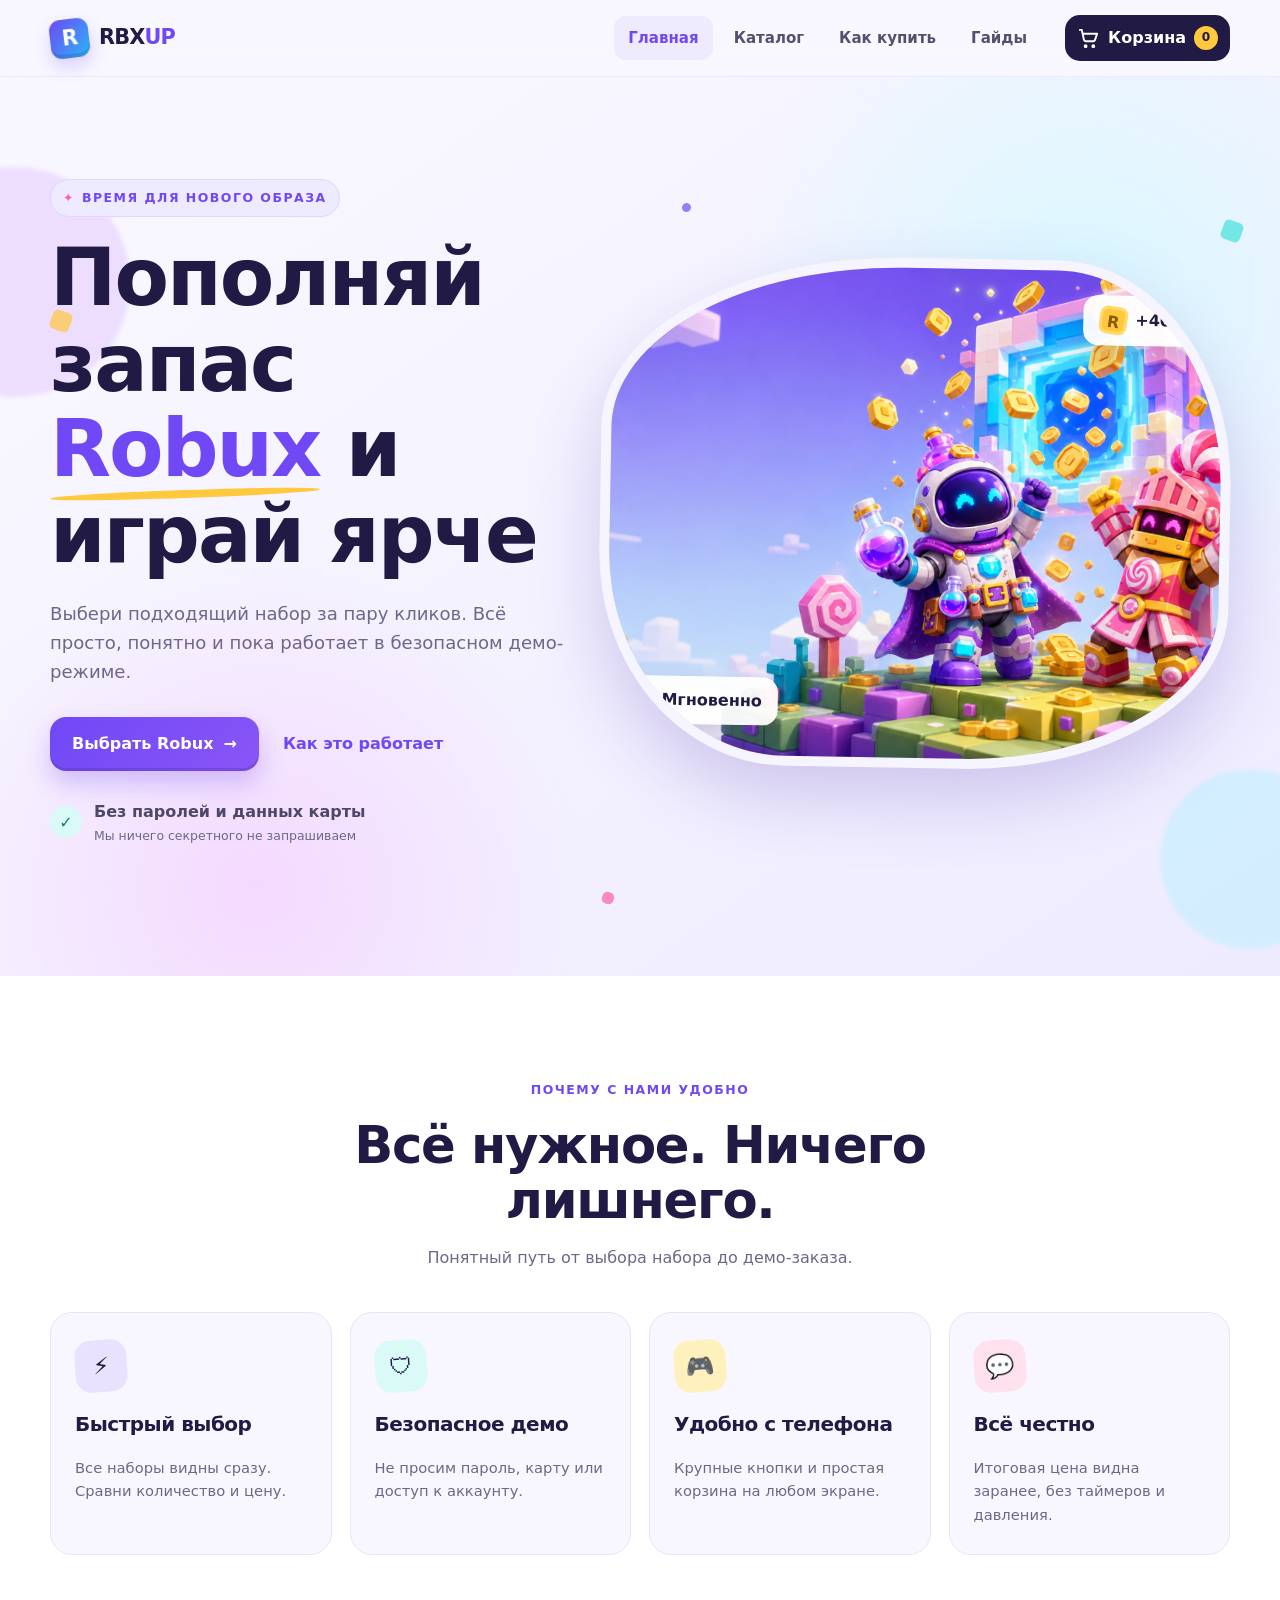
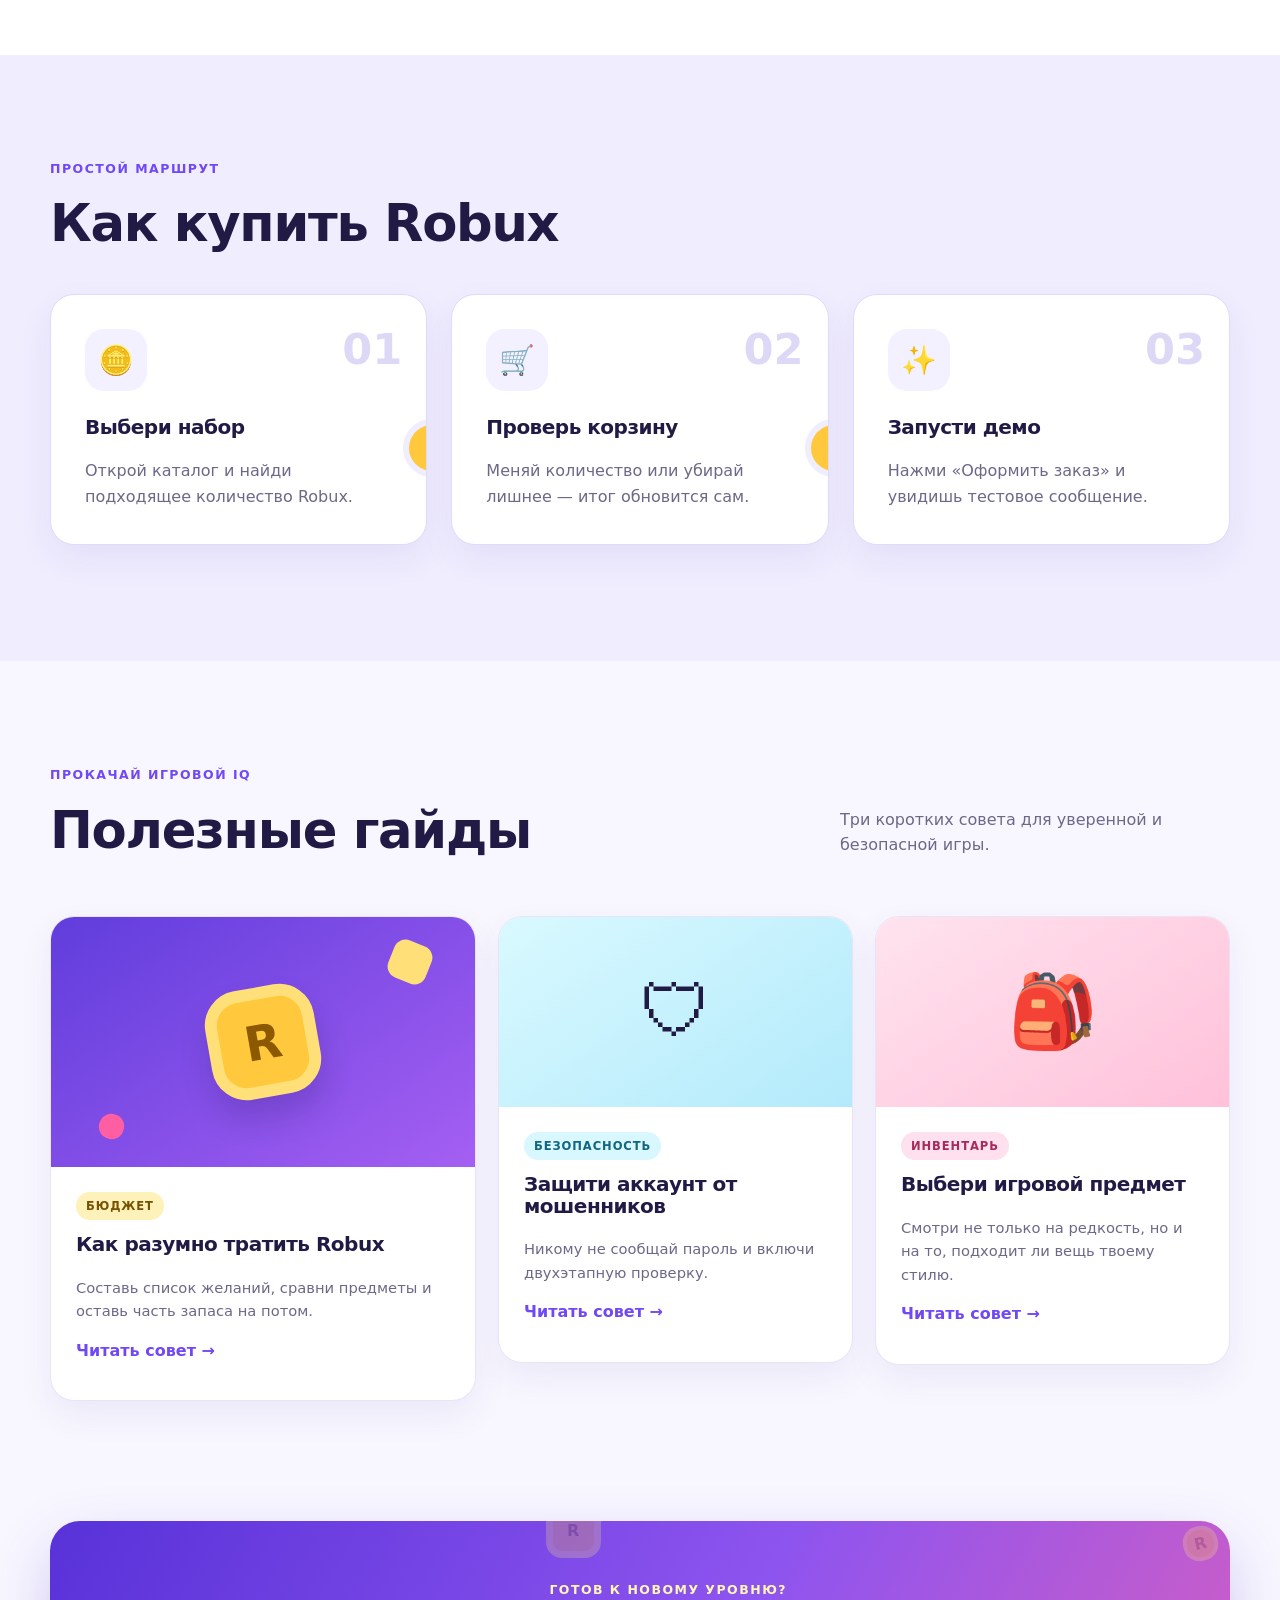
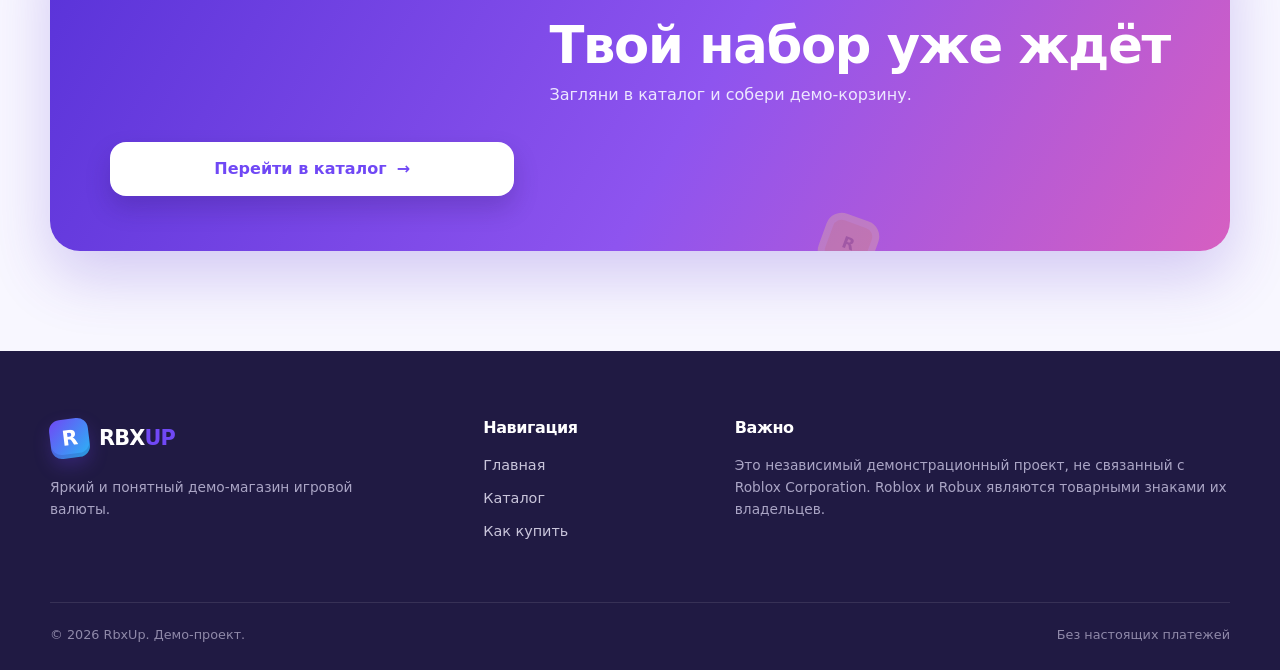
==== index.html @ 0e77e3e6 "Initial website" ====
<!doctype html>
<html lang="ru">
<head>
  <meta charset="utf-8">
  <meta name="viewport" content="width=device-width, initial-scale=1">
  <meta name="description" content="Яркий демонстрационный магазин Robux: выберите набор, узнайте о безопасности и попробуйте удобную корзину.">
  <meta name="theme-color" content="#6c4cff">
  <title>RbxUp — магазин игровой валюты Robux</title>
  <link rel="icon" href="assets/favicon.svg" type="image/svg+xml">
  <link rel="stylesheet" href="css/style.css">
  <script src="js/main.js" defer></script>
  <script src="js/cart.js" defer></script>
</head>
<body>
  <a class="skip-link" href="#main">Перейти к содержимому</a>
  <header class="site-header">
    <div class="container header-inner">
      <a class="logo" href="index.html" aria-label="RbxUp — на главную"><span class="logo-cube">R</span><span>RBX<span class="logo-accent">UP</span></span></a>
      <button class="menu-toggle" type="button" aria-expanded="false" aria-controls="site-nav"><span class="sr-only">Открыть меню</span><span></span><span></span><span></span></button>
      <nav class="site-nav" id="site-nav" aria-label="Основная навигация">
        <a class="is-current" href="index.html">Главная</a>
        <a href="catalog.html">Каталог</a>
        <a href="#how">Как купить</a>
        <a href="#guides">Гайды</a>
      </nav>
      <button class="cart-button" type="button" data-cart-open aria-label="Открыть корзину, товаров: 0">
        <svg aria-hidden="true" viewBox="0 0 24 24"><path d="M3 3h2l2.2 10.2a2 2 0 0 0 2 1.6h7.7a2 2 0 0 0 1.9-1.4L21 7H7M10 20a1 1 0 1 1-2 0 1 1 0 0 1 2 0Zm8 0a1 1 0 1 1-2 0 1 1 0 0 1 2 0Z"/></svg>
        <span class="cart-label">Корзина</span><span class="cart-count" data-cart-count>0</span>
      </button>
    </div>
  </header>

  <main id="main">
    <section class="hero">
      <div class="hero-orb orb-one" aria-hidden="true"></div><div class="hero-orb orb-two" aria-hidden="true"></div>
      <div class="container hero-grid">
        <div class="hero-copy">
          <span class="eyebrow"><span>✦</span> Время для нового образа</span>
          <h1>Пополняй запас <span>Robux</span> и играй ярче</h1>
          <p>Выбери подходящий набор за пару кликов. Всё просто, понятно и пока работает в безопасном демо-режиме.</p>
          <div class="hero-actions"><a class="button button-primary" href="catalog.html">Выбрать Robux <span aria-hidden="true">→</span></a><a class="text-link" href="#how">Как это работает</a></div>
          <div class="hero-note"><span class="note-icon">✓</span><span><strong>Без паролей и данных карты</strong><small>Мы ничего секретного не запрашиваем</small></span></div>
        </div>
        <div class="hero-visual" aria-label="Два фантастических игровых героя у портала с монетами">
          <img src="assets/hero-world.png" alt="Космический алхимик и конфетный рыцарь рядом с порталом и золотыми игровыми монетами" width="1800" height="1125">
          <div class="float-chip chip-top" aria-hidden="true"><span class="coin-mini">R</span> +400</div>
          <div class="float-chip chip-bottom" aria-hidden="true">⚡ Мгновенно</div>
        </div>
      </div>
      <div class="pixel-trail" aria-hidden="true"><i></i><i></i><i></i><i></i></div>
    </section>

    <section class="section benefits" aria-labelledby="benefits-title">
      <div class="container">
        <div class="section-heading centered reveal"><span class="kicker">Почему с нами удобно</span><h2 id="benefits-title">Всё нужное. Ничего лишнего.</h2><p>Понятный путь от выбора набора до демо-заказа.</p></div>
        <div class="benefit-grid">
          <article class="benefit-card reveal"><div class="icon-box purple">⚡</div><h3>Быстрый выбор</h3><p>Все наборы видны сразу. Сравни количество и цену.</p></article>
          <article class="benefit-card reveal"><div class="icon-box cyan">🛡</div><h3>Безопасное демо</h3><p>Не просим пароль, карту или доступ к аккаунту.</p></article>
          <article class="benefit-card reveal"><div class="icon-box yellow">🎮</div><h3>Удобно с телефона</h3><p>Крупные кнопки и простая корзина на любом экране.</p></article>
          <article class="benefit-card reveal"><div class="icon-box pink">💬</div><h3>Всё честно</h3><p>Итоговая цена видна заранее, без таймеров и давления.</p></article>
        </div>
      </div>
    </section>

    <section class="section how-section" id="how" aria-labelledby="how-title">
      <div class="container">
        <div class="section-heading reveal"><span class="kicker">Простой маршрут</span><h2 id="how-title">Как купить Robux</h2></div>
        <ol class="steps">
          <li class="step-card reveal"><span class="step-number">01</span><div class="step-emoji">🪙</div><h3>Выбери набор</h3><p>Открой каталог и найди подходящее количество Robux.</p></li>
          <li class="step-card reveal"><span class="step-number">02</span><div class="step-emoji">🛒</div><h3>Проверь корзину</h3><p>Меняй количество или убирай лишнее — итог обновится сам.</p></li>
          <li class="step-card reveal"><span class="step-number">03</span><div class="step-emoji">✨</div><h3>Запусти демо</h3><p>Нажми «Оформить заказ» и увидишь тестовое сообщение.</p></li>
        </ol>
      </div>
    </section>

    <section class="section guides" id="guides" aria-labelledby="guides-title">
      <div class="container">
        <div class="section-heading heading-row reveal"><div><span class="kicker">Прокачай игровой IQ</span><h2 id="guides-title">Полезные гайды</h2></div><p>Три коротких совета для уверенной и безопасной игры.</p></div>
        <div class="guide-grid">
          <article class="guide-card guide-featured reveal"><div class="guide-art art-coins" aria-hidden="true"><span>R</span><i></i><i></i></div><div class="guide-body"><span class="tag">Бюджет</span><h3>Как разумно тратить Robux</h3><p>Составь список желаний, сравни предметы и оставь часть запаса на потом.</p><button class="article-toggle" type="button" aria-expanded="false">Читать совет <span>→</span></button><div class="article-extra"><p>Перед покупкой спроси себя: буду ли я пользоваться этим предметом через неделю? Не спеши и обсуди крупную покупку со взрослым.</p></div></div></article>
          <article class="guide-card reveal"><div class="guide-art art-shield" aria-hidden="true">🛡</div><div class="guide-body"><span class="tag tag-blue">Безопасность</span><h3>Защити аккаунт от мошенников</h3><p>Никому не сообщай пароль и включи двухэтапную проверку.</p><button class="article-toggle" type="button" aria-expanded="false">Читать совет <span>→</span></button><div class="article-extra"><p>Проверяй адрес сайта, не переходи по странным ссылкам и помни: честный продавец никогда не попросит пароль от аккаунта.</p></div></div></article>
          <article class="guide-card reveal"><div class="guide-art art-items" aria-hidden="true">🎒</div><div class="guide-body"><span class="tag tag-pink">Инвентарь</span><h3>Выбери игровой предмет</h3><p>Смотри не только на редкость, но и на то, подходит ли вещь твоему стилю.</p><button class="article-toggle" type="button" aria-expanded="false">Читать совет <span>→</span></button><div class="article-extra"><p>Сохрани несколько вариантов, примерь их в редакторе аватара и выбери тот, который сочетается с вещами из твоего инвентаря.</p></div></div></article>
        </div>
      </div>
    </section>

    <section class="section cta-section">
      <div class="container"><div class="cta-panel reveal"><div class="cta-coins" aria-hidden="true"><span>R</span><span>R</span><span>R</span></div><div><span class="kicker light">Готов к новому уровню?</span><h2>Твой набор уже ждёт</h2><p>Загляни в каталог и собери демо-корзину.</p></div><a class="button button-light" href="catalog.html">Перейти в каталог <span aria-hidden="true">→</span></a></div></div>
    </section>
  </main>

  <footer class="site-footer">
    <div class="container footer-grid"><div><a class="logo footer-logo" href="index.html"><span class="logo-cube">R</span><span>RBX<span class="logo-accent">UP</span></span></a><p>Яркий и понятный демо-магазин игровой валюты.</p></div><div><h2>Навигация</h2><a href="index.html">Главная</a><a href="catalog.html">Каталог</a><a href="#how">Как купить</a></div><div><h2>Важно</h2><p>Это независимый демонстрационный проект, не связанный с Roblox Corporation. Roblox и Robux являются товарными знаками их владельцев.</p></div></div>
    <div class="container footer-bottom"><span>© <span data-year></span> RbxUp. Демо-проект.</span><span>Без настоящих платежей</span></div>
  </footer>
  <div data-cart-root></div>
</body>
</html>
---- css/style.css ----
:root {
  --ink: #211a45; --muted: #6d6887; --paper: #f8f7ff; --white: #fff;
  --purple: #7048f5; --purple-dark: #5230d5; --blue: #29b6f6; --pink: #ff5fa2;
  --yellow: #ffc83d; --cyan: #42e1db; --line: #e8e4f6;
  --shadow: 0 18px 50px rgba(69, 45, 143, .13); --radius: 24px;
  --display: "Arial Rounded MT Bold", "Trebuchet MS", system-ui, sans-serif;
  --body: Inter, ui-rounded, "Segoe UI", system-ui, sans-serif;
}
* { box-sizing: border-box; }
html { scroll-behavior: smooth; }
body { margin: 0; color: var(--ink); background: var(--paper); font-family: var(--body); font-size: 16px; line-height: 1.6; overflow-x: hidden; }
body.cart-open { overflow: hidden; }
img, svg { display: block; max-width: 100%; }
button, a { -webkit-tap-highlight-color: transparent; }
button { font: inherit; }
a { color: inherit; text-decoration: none; }
h1, h2, h3, p { margin-top: 0; }
h1, h2, h3 { font-family: var(--display); line-height: 1.08; letter-spacing: -.025em; }
h1 { font-size: clamp(2.65rem, 6.2vw, 5.3rem); }
h2 { margin-bottom: 16px; font-size: clamp(2rem, 4vw, 3.35rem); }
h3 { font-size: 1.25rem; }
.container { width: min(1180px, calc(100% - 40px)); margin-inline: auto; }
.section { padding: 100px 0; }
.sr-only { position: absolute; width: 1px; height: 1px; padding: 0; margin: -1px; overflow: hidden; clip: rect(0,0,0,0); white-space: nowrap; border: 0; }
.skip-link { position: fixed; z-index: 200; left: 16px; top: -100px; padding: 12px 18px; color: #fff; background: var(--ink); border-radius: 12px; }
.skip-link:focus { top: 12px; }
:focus-visible { outline: 3px solid var(--yellow); outline-offset: 4px; }

.site-header { position: sticky; z-index: 60; top: 0; background: rgba(248,247,255,.88); border-bottom: 1px solid rgba(112,72,245,.08); backdrop-filter: blur(18px); }
.header-inner { display: flex; align-items: center; min-height: 76px; gap: 24px; }
.logo { display: inline-flex; align-items: center; gap: 10px; font-family: var(--display); font-size: 1.3rem; font-weight: 900; letter-spacing: -.04em; }
.logo-cube { display: grid; width: 39px; height: 39px; place-items: center; color: #fff; background: linear-gradient(135deg, var(--purple), var(--blue)); border-radius: 11px; box-shadow: inset 0 -4px rgba(34,25,93,.16), 0 8px 18px rgba(112,72,245,.24); transform: rotate(-7deg); }
.logo-accent { color: var(--purple); }
.site-nav { display: flex; align-items: center; gap: 7px; margin-left: auto; }
.site-nav a { padding: 10px 14px; color: #56506f; border-radius: 12px; font-weight: 700; font-size: .94rem; transition: .2s ease; }
.site-nav a:hover, .site-nav a.is-current { color: var(--purple); background: #eeebff; }
.cart-button { position: relative; display: flex; align-items: center; gap: 8px; min-height: 46px; padding: 9px 12px; color: #fff; background: var(--ink); border: 0; border-radius: 15px; font-weight: 800; cursor: pointer; transition: transform .2s, background .2s; }
.cart-button:hover { background: var(--purple); transform: translateY(-2px); }
.cart-button svg { width: 23px; fill: none; stroke: currentColor; stroke-linecap: round; stroke-linejoin: round; stroke-width: 2; }
.cart-count { display: grid; min-width: 24px; height: 24px; padding: 0 6px; place-items: center; color: var(--ink); background: var(--yellow); border-radius: 20px; font-size: .76rem; }
.cart-count.has-items { animation: count-pop .35s ease; }
.menu-toggle { display: none; margin-left: auto; width: 46px; height: 46px; padding: 10px; border: 0; background: #eeebff; border-radius: 14px; cursor: pointer; }
.menu-toggle > span:not(.sr-only) { display: block; width: 22px; height: 2px; margin: 5px auto; background: var(--ink); border-radius: 3px; }

.hero { position: relative; min-height: 720px; display: grid; align-items: center; padding: 72px 0 100px; overflow: hidden; background: radial-gradient(circle at 85% 25%, #d9f8ff 0, transparent 28%), radial-gradient(circle at 20% 90%, #f4d9ff 0, transparent 25%), linear-gradient(145deg, #f8f7ff 15%, #eeebff 100%); }
.hero-grid { position: relative; z-index: 2; display: grid; grid-template-columns: .9fr 1.1fr; align-items: center; gap: 35px; }
.hero-copy { padding: 30px 0; }
.eyebrow, .kicker { display: inline-flex; align-items: center; gap: 7px; margin-bottom: 18px; color: var(--purple); font-size: .78rem; font-weight: 900; letter-spacing: .12em; text-transform: uppercase; }
.eyebrow { padding: 8px 12px; background: #eeeaff; border: 1px solid #ded6ff; border-radius: 30px; }
.eyebrow span { color: var(--pink); }
.hero h1 { max-width: 650px; margin-bottom: 22px; }
.hero h1 span, .catalog-heading h1 span { position: relative; color: var(--purple); white-space: nowrap; }
.hero h1 span::after { content: ""; position: absolute; left: 0; right: 0; bottom: -3px; height: 8px; background: var(--yellow); border-radius: 100%; transform: rotate(-2deg); z-index: -1; }
.hero-copy > p { max-width: 570px; margin-bottom: 30px; color: var(--muted); font-size: 1.13rem; }
.hero-actions { display: flex; align-items: center; gap: 24px; }
.button { display: inline-flex; min-height: 54px; align-items: center; justify-content: center; gap: 10px; padding: 13px 22px; border: 0; border-radius: 16px; font-weight: 900; cursor: pointer; transition: transform .2s, box-shadow .2s, background .2s; }
.button:hover { transform: translateY(-3px); }
.button-primary { color: #fff; background: linear-gradient(135deg, var(--purple), #8a55f7); box-shadow: 0 12px 25px rgba(112,72,245,.28), inset 0 -3px rgba(45,27,123,.18); }
.button-primary:hover { box-shadow: 0 16px 30px rgba(112,72,245,.36); }
.text-link { color: var(--purple); font-weight: 900; }
.text-link:hover { text-decoration: underline; text-underline-offset: 4px; }
.hero-note { display: flex; align-items: center; gap: 12px; margin-top: 28px; color: #4d4868; }
.note-icon { display: grid; width: 32px; height: 32px; flex: 0 0 auto; place-items: center; color: #147d77; background: #d9faf7; border-radius: 50%; font-weight: 900; }
.hero-note strong, .hero-note small { display: block; }
.hero-note small { margin-top: 2px; color: var(--muted); font-size: .78rem; }
.hero-visual { position: relative; min-height: 510px; border: 10px solid rgba(255,255,255,.72); background: #ddd8ff; border-radius: 48% 28% 42% 30% / 34% 44% 32% 42%; box-shadow: 0 30px 70px rgba(80,50,175,.22); transform: rotate(1deg); overflow: hidden; }
.hero-visual img { position: absolute; inset: 0; width: 100%; height: 100%; object-fit: cover; object-position: center; transform: scale(1.02); }
.float-chip { position: absolute; z-index: 3; display: flex; align-items: center; gap: 8px; padding: 10px 15px; color: var(--ink); background: rgba(255,255,255,.94); border: 1px solid #fff; border-radius: 15px; box-shadow: 0 14px 30px rgba(50,35,112,.18); font-family: var(--display); font-weight: 900; animation: float 4s ease-in-out infinite; }
.chip-top { top: 24px; right: 25px; }.chip-bottom { left: 22px; bottom: 30px; animation-delay: -2s; }
.coin-mini { display: grid; width: 28px; height: 28px; place-items: center; color: #8a5900; background: var(--yellow); border: 3px solid #ffda6b; border-radius: 8px; transform: rotate(8deg); }
.hero-orb { position: absolute; border-radius: 50%; filter: blur(2px); opacity: .55; animation: drift 8s ease-in-out infinite alternate; }
.orb-one { width: 230px; height: 230px; top: 10%; left: -100px; background: #e5c9ff; }.orb-two { width: 180px; height: 180px; right: -60px; bottom: 3%; background: #bdefff; animation-delay: -3s; }
.pixel-trail i { position: absolute; display: block; width: 20px; height: 20px; background: var(--yellow); border-radius: 5px; transform: rotate(20deg); opacity: .7; }
.pixel-trail i:nth-child(1){left:4%;top:26%}.pixel-trail i:nth-child(2){left:47%;bottom:8%;width:12px;height:12px;background:var(--pink)}.pixel-trail i:nth-child(3){right:3%;top:16%;background:var(--cyan)}.pixel-trail i:nth-child(4){right:46%;top:14%;width:9px;height:9px;background:var(--purple)}

.section-heading { max-width: 710px; margin-bottom: 42px; }.section-heading.centered { margin-inline: auto; text-align: center; }.section-heading p { color: var(--muted); }
.benefits { background: #fff; }
.benefit-grid { display: grid; grid-template-columns: repeat(4, 1fr); gap: 18px; }
.benefit-card { padding: 27px 24px; background: var(--paper); border: 1px solid var(--line); border-radius: 22px; transition: transform .25s, box-shadow .25s; }
.benefit-card:hover { transform: translateY(-6px); box-shadow: var(--shadow); }.benefit-card p { margin-bottom: 0; color: var(--muted); font-size: .92rem; }
.icon-box { display: grid; width: 52px; height: 52px; margin-bottom: 22px; place-items: center; border-radius: 16px; font-size: 1.45rem; transform: rotate(-4deg); }
.icon-box.purple { background:#e9e2ff }.icon-box.cyan { background:#d9faf7 }.icon-box.yellow { background:#fff1bd }.icon-box.pink { background:#ffe0ed }
.how-section { position: relative; background: #f0edff; }
.steps { display: grid; grid-template-columns: repeat(3,1fr); gap: 24px; padding: 0; list-style: none; counter-reset: step; }
.step-card { position: relative; padding: 34px; background: #fff; border: 1px solid #e0dafb; border-radius: var(--radius); box-shadow: 0 14px 35px rgba(69,45,143,.07); overflow: hidden; }
.step-card:not(:last-child)::after { content: "→"; position: absolute; z-index: 2; top: 50%; right: -35px; width: 46px; height: 46px; display: grid; place-items: center; color: var(--purple); background: var(--yellow); border: 6px solid #f0edff; border-radius: 50%; font-weight: 900; }
.step-number { position: absolute; top: 20px; right: 24px; color: #ded8f7; font-family: var(--display); font-size: 2.7rem; font-weight: 900; }
.step-emoji { display: grid; width: 62px; height: 62px; margin-bottom: 26px; place-items: center; background: #f3f0ff; border-radius: 19px; font-size: 1.8rem; }
.step-card p { margin-bottom: 0; color: var(--muted); }
.heading-row { max-width: none; display: flex; justify-content: space-between; align-items: end; gap: 40px; }.heading-row > p { max-width: 390px; }
.guide-grid { display: grid; grid-template-columns: 1.2fr 1fr 1fr; gap: 22px; align-items: start; }
.guide-card { background: #fff; border: 1px solid var(--line); border-radius: var(--radius); box-shadow: 0 14px 35px rgba(69,45,143,.07); overflow: hidden; }
.guide-art { position: relative; height: 190px; display: grid; place-items: center; font-size: 4.5rem; overflow: hidden; }
.art-coins { height: 250px; background: linear-gradient(145deg,#603ddc,#a55ff2); }.art-coins span { display:grid;width:110px;height:110px;place-items:center;color:#8c5800;background:var(--yellow);border:12px solid #ffe078;border-radius:35px;font-family:var(--display);font-size:3rem;font-weight:900;transform:rotate(-10deg);box-shadow:0 20px 30px rgba(36,22,101,.2)}.art-coins i { position:absolute;width:40px;height:40px;background:#ffe078;border-radius:12px;transform:rotate(22deg) }.art-coins i:nth-child(2){top:25px;right:45px}.art-coins i:nth-child(3){bottom:28px;left:48px;width:25px;height:25px;background:var(--pink)}
.art-shield { background: linear-gradient(145deg,#d9f9ff,#b3eafb); }.art-items { background: linear-gradient(145deg,#ffe3ef,#ffc1d9); }
.guide-body { padding: 25px; }.tag { display:inline-block;margin-bottom:14px;padding:5px 10px;color:#765200;background:#fff1ba;border-radius:20px;font-size:.72rem;font-weight:900;text-transform:uppercase;letter-spacing:.08em}.tag-blue{color:#126680;background:#d9f7ff}.tag-pink{color:#a52b5e;background:#ffe0ee}
.guide-body p { color: var(--muted); font-size: .92rem; }.article-toggle { padding: 0; color: var(--purple); background: none; border: 0; font-weight: 900; cursor: pointer; }.article-toggle:hover { text-decoration: underline; }.article-extra { display: grid; grid-template-rows: 0fr; transition: grid-template-rows .3s ease; }.article-extra > p { overflow: hidden; margin: 12px 0 0; }.article-extra.is-open { grid-template-rows: 1fr; }
.cta-section { padding-top: 20px; }.cta-panel { position: relative; display: grid; grid-template-columns: 1fr auto; align-items: center; gap: 35px; padding: 55px 60px; color: #fff; background: linear-gradient(120deg,#5832d8,#8e54ef 55%,#d65fc1); border-radius: 30px; box-shadow: 0 25px 60px rgba(91,53,203,.24); overflow: hidden; }.cta-panel h2 { margin-bottom: 8px; }.cta-panel p { margin:0;color:#ede7ff}.kicker.light { color:#fff5b5 }.button-light { color:var(--purple);background:#fff;box-shadow:0 12px 25px rgba(35,17,91,.22)}.cta-coins span{position:absolute;display:grid;width:55px;height:55px;place-items:center;color:#8c5800;background:var(--yellow);border:7px solid #ffe27e;border-radius:16px;font-family:var(--display);font-weight:900;opacity:.25}.cta-coins span:nth-child(1){top:-18px;left:42%}.cta-coins span:nth-child(2){right:30%;bottom:-20px;transform:rotate(20deg)}.cta-coins span:nth-child(3){right:12px;top:5px;width:35px;height:35px;border-width:4px;transform:rotate(-14deg)}
.site-footer { padding: 68px 0 25px; color:#dcd7f0; background:#201a43; }.footer-grid { display:grid;grid-template-columns:1.1fr .55fr 1.5fr;gap:70px }.footer-logo { color:#fff;margin-bottom:18px}.footer-grid h2{margin-bottom:18px;color:#fff;font-size:1rem}.footer-grid p{max-width:530px;color:#aaa5c5;font-size:.86rem}.footer-grid a:not(.logo){display:block;width:max-content;margin-bottom:10px;color:#c9c5db;font-size:.9rem}.footer-grid a:hover{color:#fff}.footer-bottom{display:flex;justify-content:space-between;gap:20px;margin-top:48px;padding-top:22px;border-top:1px solid rgba(255,255,255,.1);color:#8f89a9;font-size:.8rem}

.catalog-hero { position:relative;padding:82px 0 74px;text-align:center;background:radial-gradient(circle at 10% 20%,#e6d5ff 0,transparent 22%),radial-gradient(circle at 90% 70%,#c9f4ff 0,transparent 22%),linear-gradient(145deg,#f8f7ff,#eeebff);overflow:hidden}.catalog-heading{position:relative;z-index:2}.catalog-heading h1{max-width:880px;margin:0 auto 20px;font-size:clamp(2.7rem,6vw,5rem)}.catalog-heading>p{max-width:660px;margin:0 auto 26px;color:var(--muted);font-size:1.08rem}.catalog-trust{display:flex;justify-content:center;flex-wrap:wrap;gap:11px}.catalog-trust span{padding:8px 13px;background:rgba(255,255,255,.75);border:1px solid #e3def7;border-radius:30px;color:#5e5876;font-size:.82rem;font-weight:800}.catalog-cubes i{position:absolute;display:block;width:50px;height:50px;background:var(--yellow);border-radius:14px;transform:rotate(23deg);opacity:.72}.catalog-cubes i:nth-child(1){left:7%;bottom:18%;}.catalog-cubes i:nth-child(2){right:8%;top:19%;width:32px;height:32px;background:var(--pink)}.catalog-cubes i:nth-child(3){left:17%;top:13%;width:20px;height:20px;background:var(--cyan)}
.catalog-section { padding-top:75px;background:#fff}.catalog-toolbar{display:flex;justify-content:space-between;align-items:end;gap:30px;margin-bottom:35px}.catalog-toolbar h2{margin-bottom:0}.catalog-toolbar p{max-width:350px;margin-bottom:8px;color:var(--muted)}
.product-grid{display:grid;grid-template-columns:repeat(3,1fr);gap:24px}.product-card{position:relative;min-width:0;background:#fff;border:1px solid var(--line);border-radius:26px;box-shadow:0 12px 30px rgba(60,38,124,.08);overflow:hidden;transition:transform .25s,box-shadow .25s,border-color .25s}.product-card:hover{transform:translateY(-8px);box-shadow:0 24px 45px rgba(60,38,124,.16);border-color:#d4caf9}.product-card.is-popular{border:2px solid var(--purple)}.product-card.is-best{border:2px solid #edab0b;grid-column:span 2}.product-badge{position:absolute;z-index:3;top:14px;left:14px;padding:6px 10px;color:#fff;background:var(--purple);border-radius:10px;font-size:.7rem;font-weight:900;text-transform:uppercase;letter-spacing:.06em}.is-best .product-badge{color:#5c3b00;background:var(--yellow)}.product-art{position:relative;height:205px;display:grid;place-items:center;background:linear-gradient(145deg,#eee9ff,#d9d0ff);overflow:hidden}.tone-blue .product-art{background:linear-gradient(145deg,#e0f5ff,#bfeaff)}.tone-pink .product-art{background:linear-gradient(145deg,#ffe5f0,#ffc4dc)}.tone-cyan .product-art{background:linear-gradient(145deg,#dcfffc,#afece7)}.tone-orange .product-art{background:linear-gradient(145deg,#fff1d5,#ffdda0)}.tone-purple .product-art{background:linear-gradient(145deg,#eae0ff,#cab7ff)}.tone-gold .product-art{background:linear-gradient(135deg,#fff4cf,#ffda66)}.product-coin{position:relative;z-index:2;display:grid;width:108px;height:108px;place-items:center;color:#845200;background:#ffc83d;border:11px solid #ffe47c;border-radius:32px;font-family:var(--display);font-size:2.8rem;font-weight:900;box-shadow:inset 0 -8px rgba(194,126,0,.17),0 20px 28px rgba(102,65,0,.2);transform:rotate(-8deg);transition:transform .3s}.product-card:hover .product-coin{transform:rotate(3deg) scale(1.06)}.spark{position:absolute;color:#fff;font-style:normal;font-size:1.5rem}.spark.s1{top:30px;right:22%;}.spark.s2{left:18%;bottom:30px;font-size:.9rem}.cube-small{position:absolute;right:16%;bottom:27px;width:30px;height:30px;background:rgba(112,72,245,.35);border-radius:8px;transform:rotate(20deg)}.product-info{padding:25px}.product-amount{margin-bottom:5px;color:var(--purple);font-size:1rem}.product-amount strong{color:var(--ink);font-family:var(--display);font-size:1.8rem}.product-desc{margin-bottom:22px;color:var(--muted);font-size:.88rem}.product-buy{display:flex;align-items:center;justify-content:space-between;gap:14px}.product-price{font-family:var(--display);font-size:1.3rem;font-weight:900;white-space:nowrap}.add-button{display:flex;min-height:46px;align-items:center;gap:9px;padding:9px 12px;color:#fff;background:var(--purple);border:0;border-radius:13px;font-weight:900;font-size:.82rem;cursor:pointer;transition:background .2s,transform .2s}.add-button b{display:grid;width:23px;height:23px;place-items:center;background:rgba(255,255,255,.18);border-radius:8px}.add-button:hover{background:var(--purple-dark);transform:scale(1.03)}.add-button.is-added{background:#16a29a;animation:add-pop .45s ease}.catalog-help{padding-top:0;background:#fff}.help-card{display:grid;grid-template-columns:auto 1fr auto;align-items:center;gap:24px;padding:30px 35px;background:#f0edff;border-radius:24px}.help-icon{display:grid;width:54px;height:54px;place-items:center;color:#fff;background:var(--purple);border-radius:17px;font-family:var(--display);font-size:1.6rem}.help-card h2{margin-bottom:6px;font-size:1.4rem}.help-card p{max-width:720px;margin:0;color:var(--muted);font-size:.9rem}

.cart-overlay{position:fixed;z-index:80;inset:0;background:rgba(25,18,54,.46);opacity:0;visibility:hidden;transition:.3s;backdrop-filter:blur(3px)}.cart-panel{position:fixed;z-index:81;top:0;right:0;width:min(470px,100%);height:100dvh;display:flex;flex-direction:column;background:#fff;box-shadow:-20px 0 60px rgba(27,18,71,.22);transform:translateX(105%);visibility:hidden;transition:transform .35s cubic-bezier(.2,.8,.2,1),visibility .35s}.cart-open .cart-overlay{opacity:1;visibility:visible}.cart-open .cart-panel{transform:translateX(0);visibility:visible}.cart-head{display:flex;justify-content:space-between;align-items:center;padding:26px 25px 18px;border-bottom:1px solid var(--line)}.cart-head .kicker{margin-bottom:3px}.cart-head h2{margin:0;font-size:2rem}.icon-button{display:grid;width:44px;height:44px;place-items:center;color:var(--ink);background:#f1eff9;border:0;border-radius:14px;font-size:1.8rem;line-height:1;cursor:pointer}.cart-content{flex:1;padding:20px 24px;overflow-y:auto}.empty-cart{display:flex;min-height:100%;flex-direction:column;align-items:center;justify-content:center;text-align:center;padding:30px}.empty-cart>div{display:grid;width:90px;height:90px;margin-bottom:22px;place-items:center;background:#f0edff;border-radius:50%;font-size:2.6rem}.empty-cart h3{font-size:1.35rem}.empty-cart p{max-width:270px;color:var(--muted)}.cart-item{display:flex;gap:14px;padding:16px 0;border-bottom:1px solid var(--line)}.cart-item-coin{display:grid;width:58px;height:58px;flex:0 0 auto;place-items:center;color:#815000;background:var(--yellow);border:6px solid #ffe17a;border-radius:17px;font-family:var(--display);font-size:1.3rem;font-weight:900;transform:rotate(-5deg)}.cart-item-main{min-width:0;flex:1}.cart-item-top,.cart-item-bottom{display:flex;align-items:center;justify-content:space-between;gap:10px}.cart-item-top strong,.cart-item-top small{display:block}.cart-item-top small{color:var(--muted);font-size:.72rem}.cart-item-top button{padding:5px;color:#8c869f;background:none;border:0;font-size:1.35rem;cursor:pointer}.cart-item-bottom{margin-top:12px}.quantity{display:flex;align-items:center;background:#f2f0f8;border-radius:12px;overflow:hidden}.quantity button{width:35px;height:33px;color:var(--ink);background:transparent;border:0;font-size:1.1rem;font-weight:900;cursor:pointer}.quantity button:hover{background:#e4def8}.quantity span{min-width:27px;text-align:center;font-weight:900}.cart-footer{padding:18px 24px 22px;border-top:1px solid var(--line);box-shadow:0 -10px 30px rgba(31,22,70,.05)}.clear-cart{margin-bottom:12px;padding:0;color:#878099;background:none;border:0;font-size:.78rem;text-decoration:underline;cursor:pointer}.cart-total{display:flex;justify-content:space-between;align-items:end;margin-bottom:17px}.cart-total span{font-weight:900}.cart-total small{display:block;color:var(--muted);font-weight:500;font-size:.74rem}.cart-total strong{font-family:var(--display);font-size:1.7rem}.checkout{width:100%}.cart-footer>p{margin:9px 0 0;text-align:center;color:var(--muted);font-size:.7rem}.demo-modal{position:fixed;z-index:100;inset:0;display:grid;padding:20px;place-items:center;background:rgba(26,18,61,.65);backdrop-filter:blur(6px)}.demo-modal[hidden]{display:none}.demo-card{width:min(430px,100%);padding:38px 32px;text-align:center;background:#fff;border-radius:28px;box-shadow:0 30px 80px rgba(28,18,71,.3)}.demo-icon{display:grid;width:75px;height:75px;margin:0 auto 22px;place-items:center;background:#eeeaff;border-radius:24px;font-size:2rem}.demo-card h2{font-size:2rem}.demo-card p{color:var(--muted)}.demo-safe{padding:12px;background:#e8faf8;border-radius:12px;font-size:.78rem}.toast{position:fixed;z-index:120;left:50%;bottom:25px;max-width:calc(100% - 30px);padding:12px 18px;color:#fff;background:#201a43;border-radius:14px;box-shadow:0 12px 30px rgba(24,16,59,.25);font-weight:800;font-size:.84rem;opacity:0;transform:translate(-50%,20px);pointer-events:none;transition:.25s}.toast.is-visible{opacity:1;transform:translate(-50%,0)}
.reveal{opacity:0;transform:translateY(24px);transition:opacity .65s ease,transform .65s ease}.reveal.is-visible{opacity:1;transform:none}.benefit-card:nth-child(2),.step-card:nth-child(2),.guide-card:nth-child(2){transition-delay:.08s}.benefit-card:nth-child(3),.step-card:nth-child(3),.guide-card:nth-child(3){transition-delay:.16s}.benefit-card:nth-child(4){transition-delay:.24s}
@keyframes float{50%{transform:translateY(-9px) rotate(1deg)}}@keyframes drift{to{transform:translate(25px,18px) scale(1.08)}}@keyframes count-pop{50%{transform:scale(1.3)}}@keyframes add-pop{50%{transform:scale(.94)}}

@media (max-width: 980px){
  .hero{min-height:auto;padding-top:45px}.hero-grid{grid-template-columns:1fr}.hero-copy{text-align:center}.hero-copy>p{margin-inline:auto}.hero-actions,.hero-note{justify-content:center}.hero-visual{min-height:500px}.benefit-grid{grid-template-columns:repeat(2,1fr)}.guide-grid{grid-template-columns:repeat(2,1fr)}.guide-featured{grid-row:span 2}.product-grid{grid-template-columns:repeat(2,1fr)}.product-card.is-best{grid-column:auto}.footer-grid{grid-template-columns:1fr 1fr}.footer-grid>div:last-child{grid-column:span 2}.cta-panel{padding:45px}.site-nav a{padding-inline:9px}.cart-label{display:none}
}
@media (max-width: 760px){
  .container{width:min(100% - 28px,1180px)}.section{padding:72px 0}.header-inner{min-height:68px;gap:10px}.menu-toggle{display:block}.site-nav{position:absolute;top:calc(100% + 8px);left:14px;right:14px;display:none;padding:10px;background:#fff;border:1px solid var(--line);border-radius:18px;box-shadow:var(--shadow)}.site-nav.is-open{display:block}.site-nav a{display:block;padding:13px 14px}.cart-button{min-width:46px;padding:9px}.hero{padding:32px 0 72px}.hero-copy{padding-top:10px}.hero h1{font-size:clamp(2.55rem,13vw,4rem)}.hero-actions{flex-direction:column;gap:14px}.hero-actions .button{width:100%}.hero-note{align-items:flex-start;text-align:left}.hero-visual{min-height:390px;border-width:7px;border-radius:28px}.float-chip{padding:8px 11px;font-size:.76rem}.chip-top{top:13px;right:12px}.chip-bottom{left:12px;bottom:15px}.heading-row{display:block}.benefit-grid,.steps,.guide-grid,.product-grid{grid-template-columns:1fr}.step-card:not(:last-child)::after{display:none}.guide-featured{grid-row:auto}.guide-art,.art-coins{height:210px}.cta-panel{grid-template-columns:1fr;padding:40px 26px;text-align:center}.cta-panel .button{width:100%}.footer-grid{grid-template-columns:1fr;gap:32px}.footer-grid>div:last-child{grid-column:auto}.footer-bottom{flex-direction:column}.catalog-hero{padding:58px 0}.catalog-toolbar{display:block}.catalog-toolbar p{margin-top:10px}.help-card{grid-template-columns:auto 1fr;padding:25px}.help-card .text-link{grid-column:1/-1}.cart-panel{width:100%}
}
@media (max-width: 420px){
  body{font-size:15px}.logo{font-size:1.1rem}.logo-cube{width:35px;height:35px}.hero-visual{min-height:315px}.hero-visual img{object-position:58% center}.benefit-grid{gap:14px}.benefit-card,.step-card{padding:24px}.product-art{height:180px}.product-info{padding:20px}.product-buy{align-items:flex-end}.add-button span{font-size:0}.add-button span::after{content:'Добавить';font-size:.78rem}.cart-content{padding-inline:16px}.cart-footer{padding-inline:16px}
}
@media (prefers-reduced-motion: reduce){
  html{scroll-behavior:auto}*,*::before,*::after{animation-duration:.01ms!important;animation-iteration-count:1!important;transition-duration:.01ms!important}.reveal{opacity:1;transform:none}
}
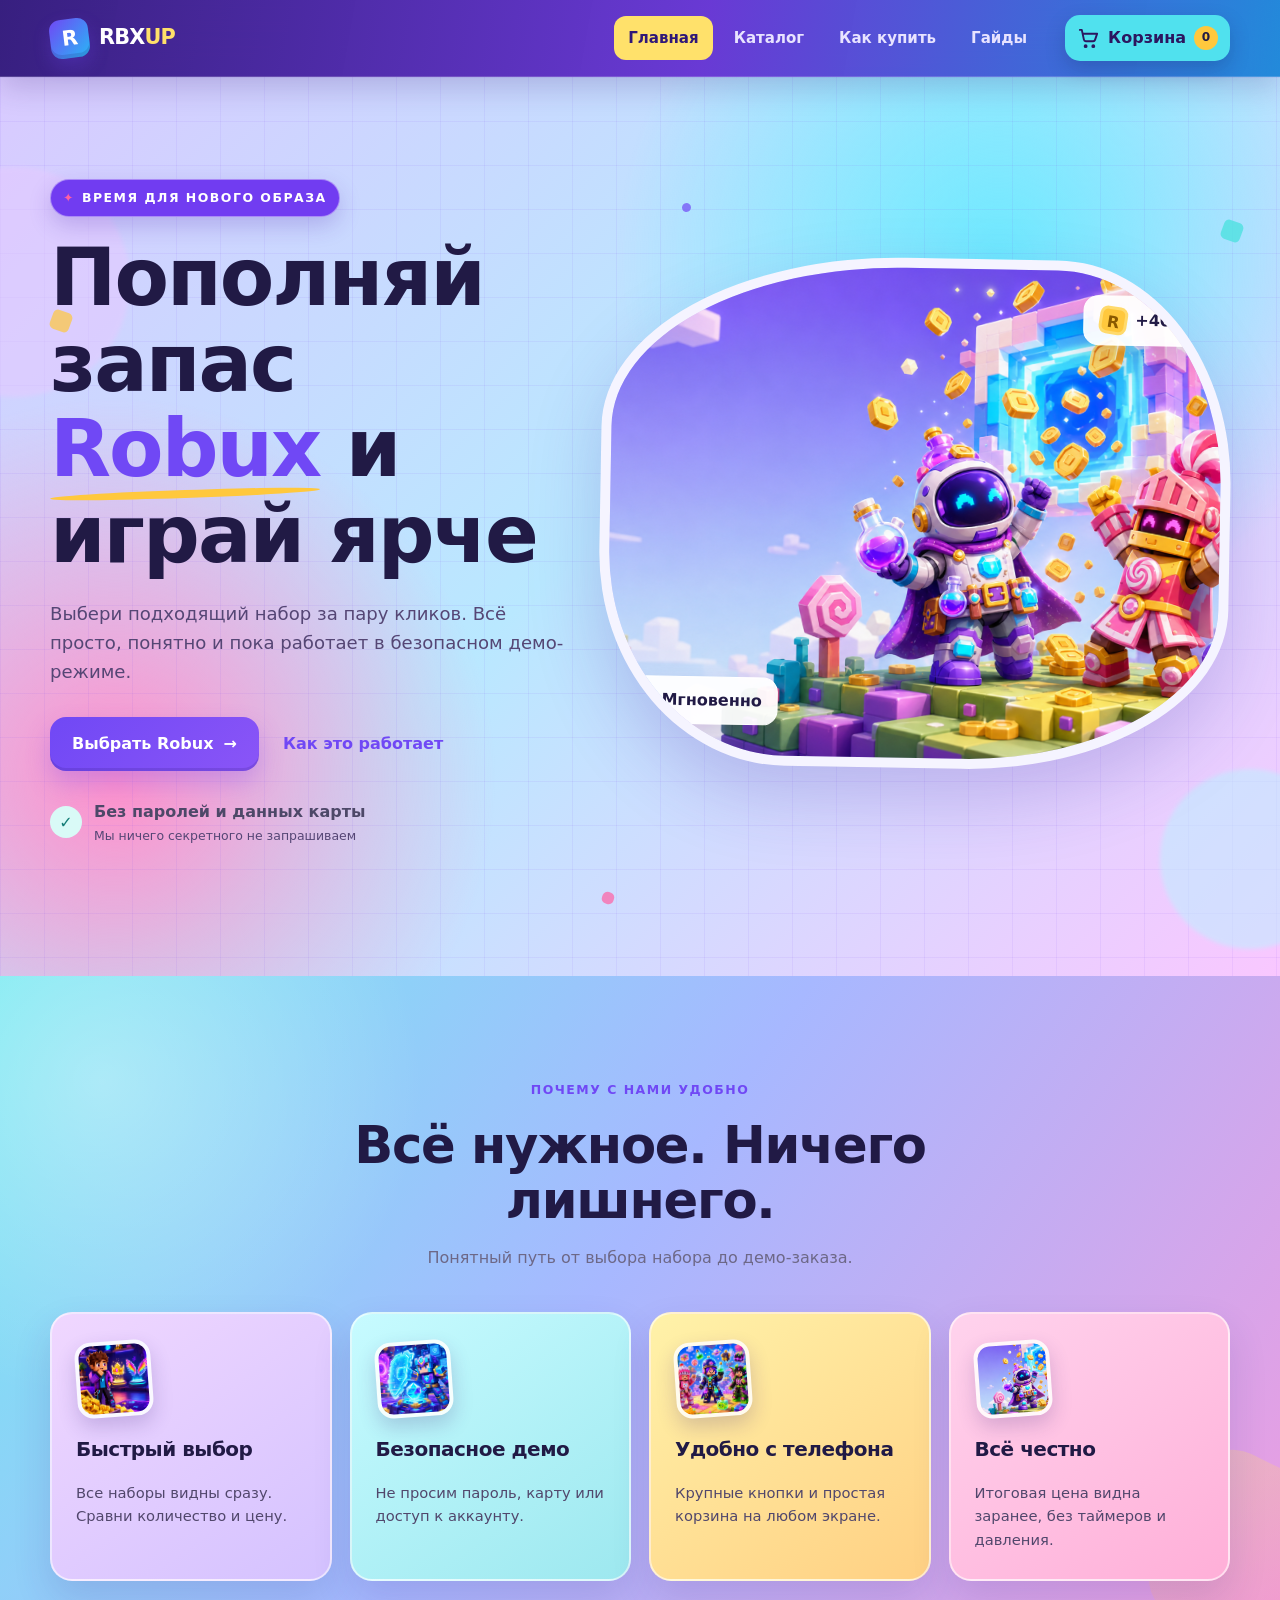
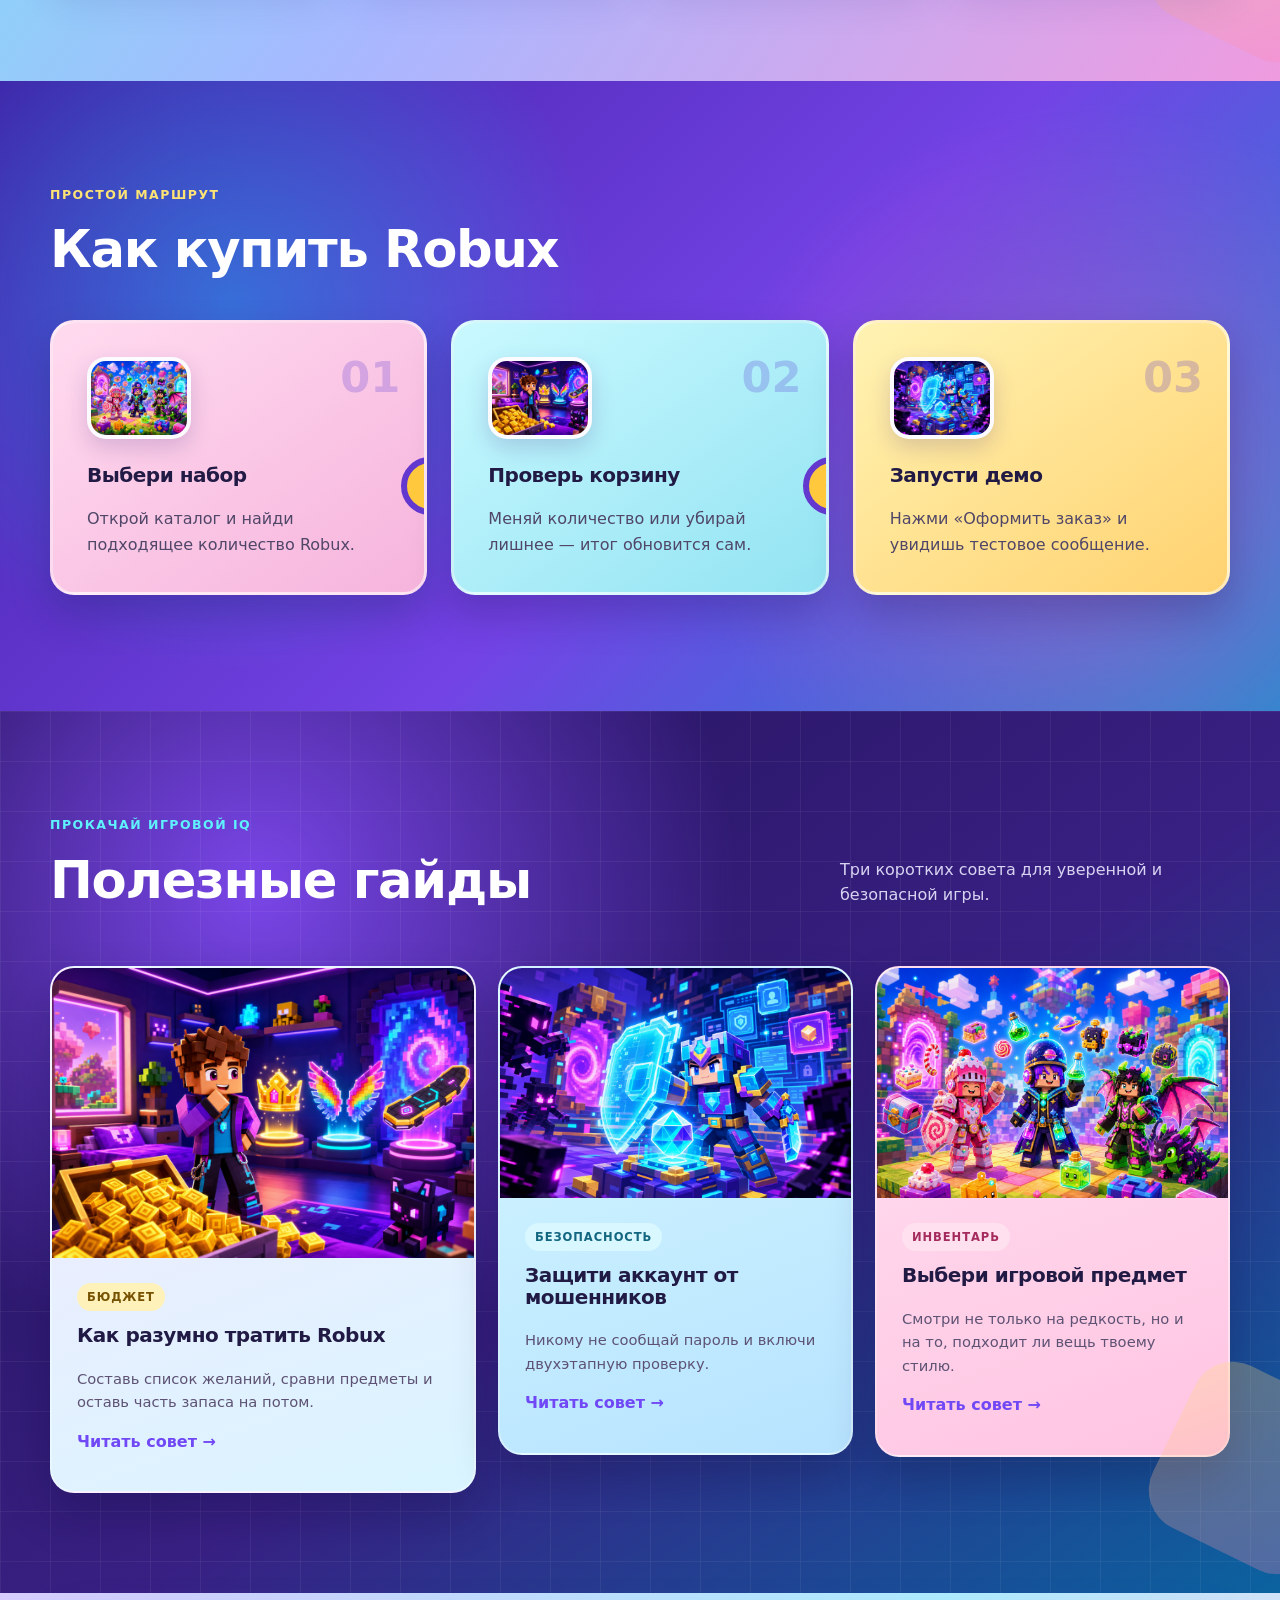
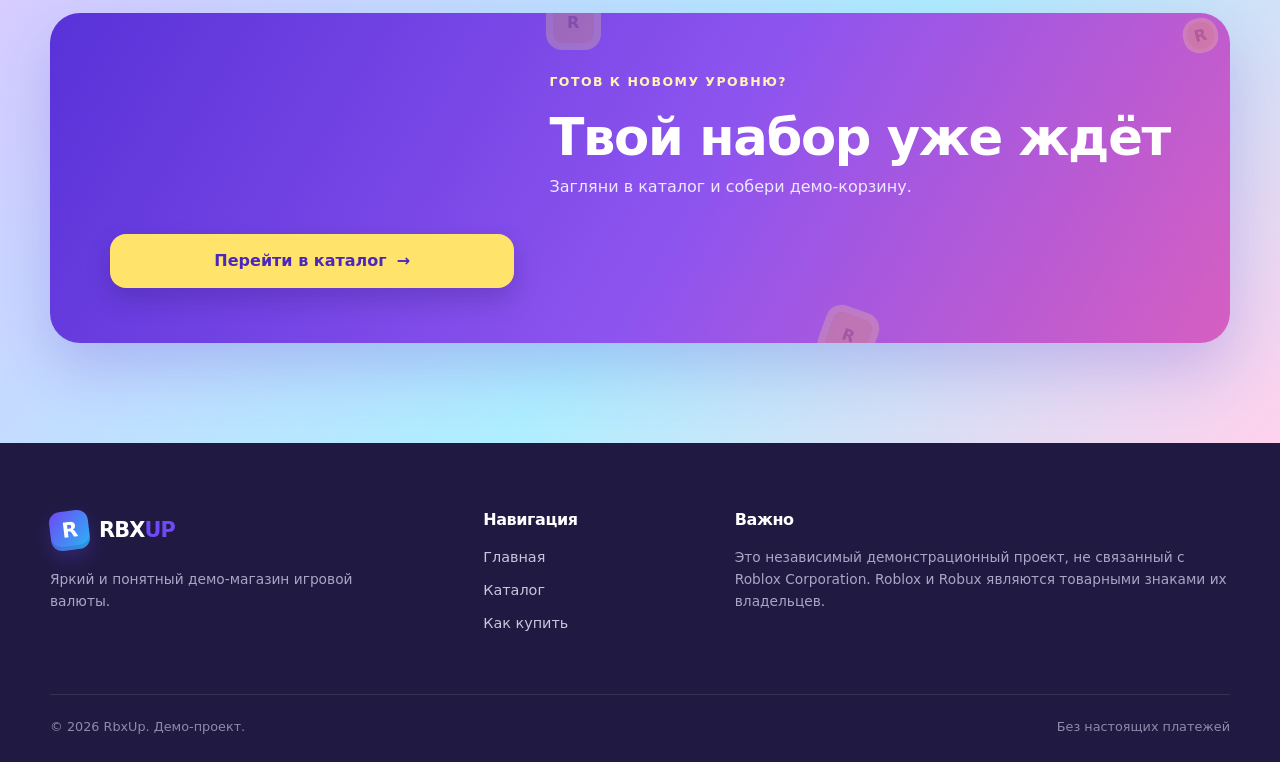
==== commit b0267646: "Новый дизайн" ====
--- a/index.html
+++ b/index.html
@@ -54,10 +54,10 @@
       <div class="container">
         <div class="section-heading centered reveal"><span class="kicker">Почему с нами удобно</span><h2 id="benefits-title">Всё нужное. Ничего лишнего.</h2><p>Понятный путь от выбора набора до демо-заказа.</p></div>
         <div class="benefit-grid">
-          <article class="benefit-card reveal"><div class="icon-box purple">⚡</div><h3>Быстрый выбор</h3><p>Все наборы видны сразу. Сравни количество и цену.</p></article>
-          <article class="benefit-card reveal"><div class="icon-box cyan">🛡</div><h3>Безопасное демо</h3><p>Не просим пароль, карту или доступ к аккаунту.</p></article>
-          <article class="benefit-card reveal"><div class="icon-box yellow">🎮</div><h3>Удобно с телефона</h3><p>Крупные кнопки и простая корзина на любом экране.</p></article>
-          <article class="benefit-card reveal"><div class="icon-box pink">💬</div><h3>Всё честно</h3><p>Итоговая цена видна заранее, без таймеров и давления.</p></article>
+          <article class="benefit-card reveal"><div class="icon-box purple"><img src="assets/guide-budget.png" alt="" width="1000" height="750"></div><h3>Быстрый выбор</h3><p>Все наборы видны сразу. Сравни количество и цену.</p></article>
+          <article class="benefit-card reveal"><div class="icon-box cyan"><img src="assets/guide-safety.png" alt="" width="1000" height="750"></div><h3>Безопасное демо</h3><p>Не просим пароль, карту или доступ к аккаунту.</p></article>
+          <article class="benefit-card reveal"><div class="icon-box yellow"><img src="assets/guide-items.png" alt="" width="1000" height="750"></div><h3>Удобно с телефона</h3><p>Крупные кнопки и простая корзина на любом экране.</p></article>
+          <article class="benefit-card reveal"><div class="icon-box pink"><img src="assets/hero-world.png" alt="" width="1800" height="1125"></div><h3>Всё честно</h3><p>Итоговая цена видна заранее, без таймеров и давления.</p></article>
         </div>
       </div>
     </section>
@@ -66,9 +66,9 @@
       <div class="container">
         <div class="section-heading reveal"><span class="kicker">Простой маршрут</span><h2 id="how-title">Как купить Robux</h2></div>
         <ol class="steps">
-          <li class="step-card reveal"><span class="step-number">01</span><div class="step-emoji">🪙</div><h3>Выбери набор</h3><p>Открой каталог и найди подходящее количество Robux.</p></li>
-          <li class="step-card reveal"><span class="step-number">02</span><div class="step-emoji">🛒</div><h3>Проверь корзину</h3><p>Меняй количество или убирай лишнее — итог обновится сам.</p></li>
-          <li class="step-card reveal"><span class="step-number">03</span><div class="step-emoji">✨</div><h3>Запусти демо</h3><p>Нажми «Оформить заказ» и увидишь тестовое сообщение.</p></li>
+          <li class="step-card reveal"><span class="step-number">01</span><div class="step-emoji"><img src="assets/guide-items.png" alt="Яркие игровые герои с редкими предметами" width="1000" height="750"></div><h3>Выбери набор</h3><p>Открой каталог и найди подходящее количество Robux.</p></li>
+          <li class="step-card reveal"><span class="step-number">02</span><div class="step-emoji"><img src="assets/guide-budget.png" alt="Игровой герой выбирает предметы и считает монеты" width="1000" height="750"></div><h3>Проверь корзину</h3><p>Меняй количество или убирай лишнее — итог обновится сам.</p></li>
+          <li class="step-card reveal"><span class="step-number">03</span><div class="step-emoji"><img src="assets/guide-safety.png" alt="Игровой герой активирует защитный щит" width="1000" height="750"></div><h3>Запусти демо</h3><p>Нажми «Оформить заказ» и увидишь тестовое сообщение.</p></li>
         </ol>
       </div>
     </section>
@@ -77,9 +77,9 @@
       <div class="container">
         <div class="section-heading heading-row reveal"><div><span class="kicker">Прокачай игровой IQ</span><h2 id="guides-title">Полезные гайды</h2></div><p>Три коротких совета для уверенной и безопасной игры.</p></div>
         <div class="guide-grid">
-          <article class="guide-card guide-featured reveal"><div class="guide-art art-coins" aria-hidden="true"><span>R</span><i></i><i></i></div><div class="guide-body"><span class="tag">Бюджет</span><h3>Как разумно тратить Robux</h3><p>Составь список желаний, сравни предметы и оставь часть запаса на потом.</p><button class="article-toggle" type="button" aria-expanded="false">Читать совет <span>→</span></button><div class="article-extra"><p>Перед покупкой спроси себя: буду ли я пользоваться этим предметом через неделю? Не спеши и обсуди крупную покупку со взрослым.</p></div></div></article>
-          <article class="guide-card reveal"><div class="guide-art art-shield" aria-hidden="true">🛡</div><div class="guide-body"><span class="tag tag-blue">Безопасность</span><h3>Защити аккаунт от мошенников</h3><p>Никому не сообщай пароль и включи двухэтапную проверку.</p><button class="article-toggle" type="button" aria-expanded="false">Читать совет <span>→</span></button><div class="article-extra"><p>Проверяй адрес сайта, не переходи по странным ссылкам и помни: честный продавец никогда не попросит пароль от аккаунта.</p></div></div></article>
-          <article class="guide-card reveal"><div class="guide-art art-items" aria-hidden="true">🎒</div><div class="guide-body"><span class="tag tag-pink">Инвентарь</span><h3>Выбери игровой предмет</h3><p>Смотри не только на редкость, но и на то, подходит ли вещь твоему стилю.</p><button class="article-toggle" type="button" aria-expanded="false">Читать совет <span>→</span></button><div class="article-extra"><p>Сохрани несколько вариантов, примерь их в редакторе аватара и выбери тот, который сочетается с вещами из твоего инвентаря.</p></div></div></article>
+          <article class="guide-card guide-featured reveal"><div class="guide-art"><img src="assets/guide-budget.png" alt="Герой выбирает редкие предметы в яркой игровой комнате" width="1000" height="750"></div><div class="guide-body"><span class="tag">Бюджет</span><h3>Как разумно тратить Robux</h3><p>Составь список желаний, сравни предметы и оставь часть запаса на потом.</p><button class="article-toggle" type="button" aria-expanded="false">Читать совет <span>→</span></button><div class="article-extra"><p>Перед покупкой спроси себя: буду ли я пользоваться этим предметом через неделю? Не спеши и обсуди крупную покупку со взрослым.</p></div></div></article>
+          <article class="guide-card reveal"><div class="guide-art"><img src="assets/guide-safety.png" alt="Герой защищает игровой аккаунт светящимся щитом" width="1000" height="750"></div><div class="guide-body"><span class="tag tag-blue">Безопасность</span><h3>Защити аккаунт от мошенников</h3><p>Никому не сообщай пароль и включи двухэтапную проверку.</p><button class="article-toggle" type="button" aria-expanded="false">Читать совет <span>→</span></button><div class="article-extra"><p>Проверяй адрес сайта, не переходи по странным ссылкам и помни: честный продавец никогда не попросит пароль от аккаунта.</p></div></div></article>
+          <article class="guide-card reveal"><div class="guide-art"><img src="assets/guide-items.png" alt="Три героя демонстрируют редкие игровые образы" width="1000" height="750"></div><div class="guide-body"><span class="tag tag-pink">Инвентарь</span><h3>Выбери игровой предмет</h3><p>Смотри не только на редкость, но и на то, подходит ли вещь твоему стилю.</p><button class="article-toggle" type="button" aria-expanded="false">Читать совет <span>→</span></button><div class="article-extra"><p>Сохрани несколько вариантов, примерь их в редакторе аватара и выбери тот, который сочетается с вещами из твоего инвентаря.</p></div></div></article>
         </div>
       </div>
     </section>
--- a/css/style.css
+++ b/css/style.css
@@ -106,11 +106,133 @@
 .reveal{opacity:0;transform:translateY(24px);transition:opacity .65s ease,transform .65s ease}.reveal.is-visible{opacity:1;transform:none}.benefit-card:nth-child(2),.step-card:nth-child(2),.guide-card:nth-child(2){transition-delay:.08s}.benefit-card:nth-child(3),.step-card:nth-child(3),.guide-card:nth-child(3){transition-delay:.16s}.benefit-card:nth-child(4){transition-delay:.24s}
 @keyframes float{50%{transform:translateY(-9px) rotate(1deg)}}@keyframes drift{to{transform:translate(25px,18px) scale(1.08)}}@keyframes count-pop{50%{transform:scale(1.3)}}@keyframes add-pop{50%{transform:scale(.94)}}
 
+/* Vivid game-world theme */
+body {
+  background:
+    radial-gradient(circle at 8% 18%, rgba(255, 89, 190, .26), transparent 24rem),
+    radial-gradient(circle at 90% 36%, rgba(40, 212, 255, .28), transparent 27rem),
+    linear-gradient(135deg, #d8d0ff 0%, #bdeeff 48%, #ffd4ef 100%);
+}
+.site-header {
+  color: #fff;
+  background: linear-gradient(100deg, rgba(48, 24, 122, .96), rgba(99, 49, 210, .95) 55%, rgba(24, 132, 216, .94));
+  border-color: rgba(255,255,255,.16);
+  box-shadow: 0 10px 30px rgba(43, 22, 105, .2);
+}
+.site-header .logo-accent { color: #ffe06a; }
+.site-header .site-nav a { color: #e8e3ff; }
+.site-header .site-nav a:hover,
+.site-header .site-nav a.is-current { color: #301878; background: #ffe16b; }
+.site-header .cart-button { color: #2c165f; background: #50e1ee; box-shadow: 0 8px 20px rgba(12, 21, 83, .22); }
+.site-header .cart-button:hover { color: #fff; background: #ff5fa2; }
+.site-header .menu-toggle { background: #ffe16b; }
+.hero {
+  background:
+    linear-gradient(90deg, rgba(118, 71, 242, .08) 1px, transparent 1px) 0 0/44px 44px,
+    linear-gradient(rgba(118, 71, 242, .08) 1px, transparent 1px) 0 0/44px 44px,
+    radial-gradient(circle at 78% 20%, #6ee9ff 0, transparent 31%),
+    radial-gradient(circle at 9% 78%, #ff91cb 0, transparent 28%),
+    linear-gradient(135deg, #d9caff 0%, #b9e8ff 48%, #f9c7ff 100%);
+}
+.hero .eyebrow, .catalog-hero .eyebrow { color: #fff; background: #713cf1; border-color: rgba(255,255,255,.4); box-shadow: 0 9px 22px rgba(75,35,175,.22); }
+.hero-copy > p, .hero-note small { color: #554675; }
+.benefits {
+  position: relative;
+  background:
+    radial-gradient(circle at 8% 15%, rgba(255,255,255,.35), transparent 20rem),
+    linear-gradient(125deg, #76e9f1 0%, #a7b8ff 46%, #ef9bdf 100%);
+  overflow: hidden;
+}
+.benefits::after, .guides::after, .catalog-section::after {
+  content: ""; position: absolute; right: -65px; bottom: 35px; width: 180px; height: 180px;
+  background: linear-gradient(135deg, #ffe36f, #ff7eb8); border-radius: 42px; opacity: .28; transform: rotate(26deg); pointer-events: none;
+}
+.benefit-grid { position: relative; z-index: 1; }
+.benefit-card { border: 2px solid rgba(255,255,255,.58); box-shadow: 0 18px 38px rgba(50, 38, 124, .14); }
+.benefit-card:nth-child(1) { background: linear-gradient(145deg, #f0d7ff, #d4c2ff); }
+.benefit-card:nth-child(2) { background: linear-gradient(145deg, #c7fbff, #9de8ef); }
+.benefit-card:nth-child(3) { background: linear-gradient(145deg, #fff2a9, #ffd083); }
+.benefit-card:nth-child(4) { background: linear-gradient(145deg, #ffd3ed, #ffafd8); }
+.benefit-card p { color: #51476c; }
+.icon-box { width: 76px; height: 76px; padding: 0; border: 4px solid rgba(255,255,255,.75); overflow: hidden; box-shadow: 0 9px 20px rgba(55,31,120,.2); }
+.icon-box img { width: 100%; height: 100%; object-fit: cover; transform: scale(1.35); }
+.how-section {
+  color: #fff;
+  background:
+    radial-gradient(circle at 18% 35%, rgba(0,220,255,.36), transparent 23rem),
+    radial-gradient(circle at 86% 67%, rgba(255,86,181,.38), transparent 25rem),
+    linear-gradient(135deg, #4220a7, #7343e5 55%, #1d8bd1);
+}
+.how-section .kicker { color: #ffe474; }
+.step-card { color: var(--ink); border: 3px solid rgba(255,255,255,.5); box-shadow: 0 20px 38px rgba(29, 15, 81, .25); }
+.step-card:nth-child(1) { background: linear-gradient(145deg, #ffdbef, #f6b4dd); }
+.step-card:nth-child(2) { background: linear-gradient(145deg, #c9f9ff, #93e3f2); }
+.step-card:nth-child(3) { background: linear-gradient(145deg, #fff3b3, #ffd270); }
+.step-card p { color: #504668; }
+.step-number { color: rgba(82,48,213,.23); }
+.step-emoji { width: 104px; height: 82px; padding: 0; border: 4px solid rgba(255,255,255,.75); overflow: hidden; box-shadow: 0 9px 22px rgba(55,31,120,.18); }
+.step-emoji img { width: 100%; height: 100%; object-fit: cover; }
+.step-card:not(:last-child)::after { border-color: #6338ce; }
+.guides {
+  position: relative;
+  color: #fff;
+  background:
+    linear-gradient(90deg, rgba(255,255,255,.055) 1px, transparent 1px) 0 0/50px 50px,
+    linear-gradient(rgba(255,255,255,.055) 1px, transparent 1px) 0 0/50px 50px,
+    radial-gradient(circle at 20% 20%, #7a46e8, transparent 30rem),
+    linear-gradient(145deg, #211155, #382083 55%, #0b629f);
+  overflow: hidden;
+}
+.guides .section-heading p { color: #d8d3f2; }
+.guides .kicker { color: #5ff3ff; }
+.guide-card { color: var(--ink); background: linear-gradient(160deg, #f6e9ff, #d9f5ff); border: 2px solid rgba(255,255,255,.35); box-shadow: 0 22px 44px rgba(16,9,57,.28); }
+.guide-card:nth-child(2) { background: linear-gradient(160deg, #d5f8ff, #b7e3ff); }
+.guide-card:nth-child(3) { background: linear-gradient(160deg, #ffe1f1, #ffc4e2); }
+.guide-art, .art-coins { height: 230px; background: #5532bd; }
+.guide-featured .guide-art { height: 290px; }
+.guide-art img { width: 100%; height: 100%; object-fit: cover; transition: transform .45s ease; }
+.guide-card:hover .guide-art img { transform: scale(1.06); }
+.guide-body p { color: #5d5274; }
+.cta-section { background: linear-gradient(135deg, #d7ccff, #aeeeff 55%, #ffd1ed); }
+.button-light { color: #4c27bc; background: #ffe36a; }
+.catalog-hero {
+  background:
+    linear-gradient(90deg, rgba(105,66,235,.09) 1px, transparent 1px) 0 0/45px 45px,
+    linear-gradient(rgba(105,66,235,.09) 1px, transparent 1px) 0 0/45px 45px,
+    radial-gradient(circle at 12% 22%, #ff9bd3 0, transparent 27%),
+    radial-gradient(circle at 87% 62%, #5be7ff 0, transparent 28%),
+    linear-gradient(140deg, #d5c5ff, #a9dfff 52%, #e5b8ff);
+}
+.catalog-heading > p { color: #4e4270; }
+.catalog-trust span { color: #38256f; background: #ffe982; border-color: rgba(255,255,255,.65); box-shadow: 0 7px 16px rgba(55,31,120,.12); }
+.catalog-section { position: relative; background: linear-gradient(145deg, #602fd3 0%, #397bd2 52%, #1bc5cf 100%); overflow: hidden; }
+.catalog-toolbar { position: relative; z-index: 1; color: #fff; }
+.catalog-toolbar .kicker { color: #ffe36a; }
+.catalog-toolbar p { color: #e1eeff; }
+.product-grid { position: relative; z-index: 1; }
+.product-card { background: linear-gradient(155deg, #f0e6ff, #dff8ff); border: 2px solid rgba(255,255,255,.55); box-shadow: 0 18px 36px rgba(29,15,81,.22); }
+.product-card:nth-child(3n+2) { background: linear-gradient(155deg, #d6fbff, #b6e6ff); }
+.product-card:nth-child(3n+3) { background: linear-gradient(155deg, #ffe0f0, #ffc6e5); }
+.product-art { height: 230px; background: #39217e; }
+.product-art > img { position: absolute; inset: 0; width: 100%; height: 100%; object-fit: cover; transition: transform .4s ease; }
+.product-card:hover .product-art > img { transform: scale(1.07); }
+.product-art-shade { position: absolute; inset: 0; background: linear-gradient(180deg, rgba(21,11,66,.06), rgba(35,14,85,.48)); }
+.product-coin { width: 86px; height: 86px; border-width: 9px; border-radius: 26px; font-size: 2.2rem; }
+.catalog-help { background: linear-gradient(135deg, #78e8ef, #b59df8 55%, #ff9dcc); }
+.help-card { background: linear-gradient(120deg, #ffe69a, #ffc6e6); border: 2px solid rgba(255,255,255,.6); box-shadow: 0 17px 38px rgba(65,36,139,.18); }
+.cart-panel { background: linear-gradient(160deg, #efe5ff, #d5f5ff); }
+.cart-head { background: linear-gradient(100deg, #d5c4ff, #bfefff); }
+.empty-cart > div { background: #ffd96a; }
+.cart-footer { background: #e4ddff; }
+.cart-item { border-color: #cfc2ee; }
+.demo-card { background: linear-gradient(150deg, #efe5ff, #d2f7ff); border: 4px solid #ffe26a; }
+.demo-icon { background: #ffccdf; }
+
 @media (max-width: 980px){
   .hero{min-height:auto;padding-top:45px}.hero-grid{grid-template-columns:1fr}.hero-copy{text-align:center}.hero-copy>p{margin-inline:auto}.hero-actions,.hero-note{justify-content:center}.hero-visual{min-height:500px}.benefit-grid{grid-template-columns:repeat(2,1fr)}.guide-grid{grid-template-columns:repeat(2,1fr)}.guide-featured{grid-row:span 2}.product-grid{grid-template-columns:repeat(2,1fr)}.product-card.is-best{grid-column:auto}.footer-grid{grid-template-columns:1fr 1fr}.footer-grid>div:last-child{grid-column:span 2}.cta-panel{padding:45px}.site-nav a{padding-inline:9px}.cart-label{display:none}
 }
 @media (max-width: 760px){
-  .container{width:min(100% - 28px,1180px)}.section{padding:72px 0}.header-inner{min-height:68px;gap:10px}.menu-toggle{display:block}.site-nav{position:absolute;top:calc(100% + 8px);left:14px;right:14px;display:none;padding:10px;background:#fff;border:1px solid var(--line);border-radius:18px;box-shadow:var(--shadow)}.site-nav.is-open{display:block}.site-nav a{display:block;padding:13px 14px}.cart-button{min-width:46px;padding:9px}.hero{padding:32px 0 72px}.hero-copy{padding-top:10px}.hero h1{font-size:clamp(2.55rem,13vw,4rem)}.hero-actions{flex-direction:column;gap:14px}.hero-actions .button{width:100%}.hero-note{align-items:flex-start;text-align:left}.hero-visual{min-height:390px;border-width:7px;border-radius:28px}.float-chip{padding:8px 11px;font-size:.76rem}.chip-top{top:13px;right:12px}.chip-bottom{left:12px;bottom:15px}.heading-row{display:block}.benefit-grid,.steps,.guide-grid,.product-grid{grid-template-columns:1fr}.step-card:not(:last-child)::after{display:none}.guide-featured{grid-row:auto}.guide-art,.art-coins{height:210px}.cta-panel{grid-template-columns:1fr;padding:40px 26px;text-align:center}.cta-panel .button{width:100%}.footer-grid{grid-template-columns:1fr;gap:32px}.footer-grid>div:last-child{grid-column:auto}.footer-bottom{flex-direction:column}.catalog-hero{padding:58px 0}.catalog-toolbar{display:block}.catalog-toolbar p{margin-top:10px}.help-card{grid-template-columns:auto 1fr;padding:25px}.help-card .text-link{grid-column:1/-1}.cart-panel{width:100%}
+  .container{width:min(100% - 28px,1180px)}.section{padding:72px 0}.header-inner{min-height:68px;gap:10px}.menu-toggle{display:block}.site-nav{position:absolute;top:calc(100% + 8px);left:14px;right:14px;display:none;padding:10px;background:linear-gradient(145deg,#4e28ad,#236db9);border:1px solid rgba(255,255,255,.25);border-radius:18px;box-shadow:var(--shadow)}.site-nav.is-open{display:block}.site-nav a{display:block;padding:13px 14px}.cart-button{min-width:46px;padding:9px}.hero{padding:32px 0 72px}.hero-copy{padding-top:10px}.hero h1{font-size:clamp(2.55rem,13vw,4rem)}.hero-actions{flex-direction:column;gap:14px}.hero-actions .button{width:100%}.hero-note{align-items:flex-start;text-align:left}.hero-visual{min-height:390px;border-width:7px;border-radius:28px}.float-chip{padding:8px 11px;font-size:.76rem}.chip-top{top:13px;right:12px}.chip-bottom{left:12px;bottom:15px}.heading-row{display:block}.benefit-grid,.steps,.guide-grid,.product-grid{grid-template-columns:1fr}.step-card:not(:last-child)::after{display:none}.guide-featured{grid-row:auto}.guide-art,.art-coins,.guide-featured .guide-art{height:230px}.cta-panel{grid-template-columns:1fr;padding:40px 26px;text-align:center}.cta-panel .button{width:100%}.footer-grid{grid-template-columns:1fr;gap:32px}.footer-grid>div:last-child{grid-column:auto}.footer-bottom{flex-direction:column}.catalog-hero{padding:58px 0}.catalog-toolbar{display:block}.catalog-toolbar p{margin-top:10px}.help-card{grid-template-columns:auto 1fr;padding:25px}.help-card .text-link{grid-column:1/-1}.cart-panel{width:100%}
 }
 @media (max-width: 420px){
   body{font-size:15px}.logo{font-size:1.1rem}.logo-cube{width:35px;height:35px}.hero-visual{min-height:315px}.hero-visual img{object-position:58% center}.benefit-grid{gap:14px}.benefit-card,.step-card{padding:24px}.product-art{height:180px}.product-info{padding:20px}.product-buy{align-items:flex-end}.add-button span{font-size:0}.add-button span::after{content:'Добавить';font-size:.78rem}.cart-content{padding-inline:16px}.cart-footer{padding-inline:16px}
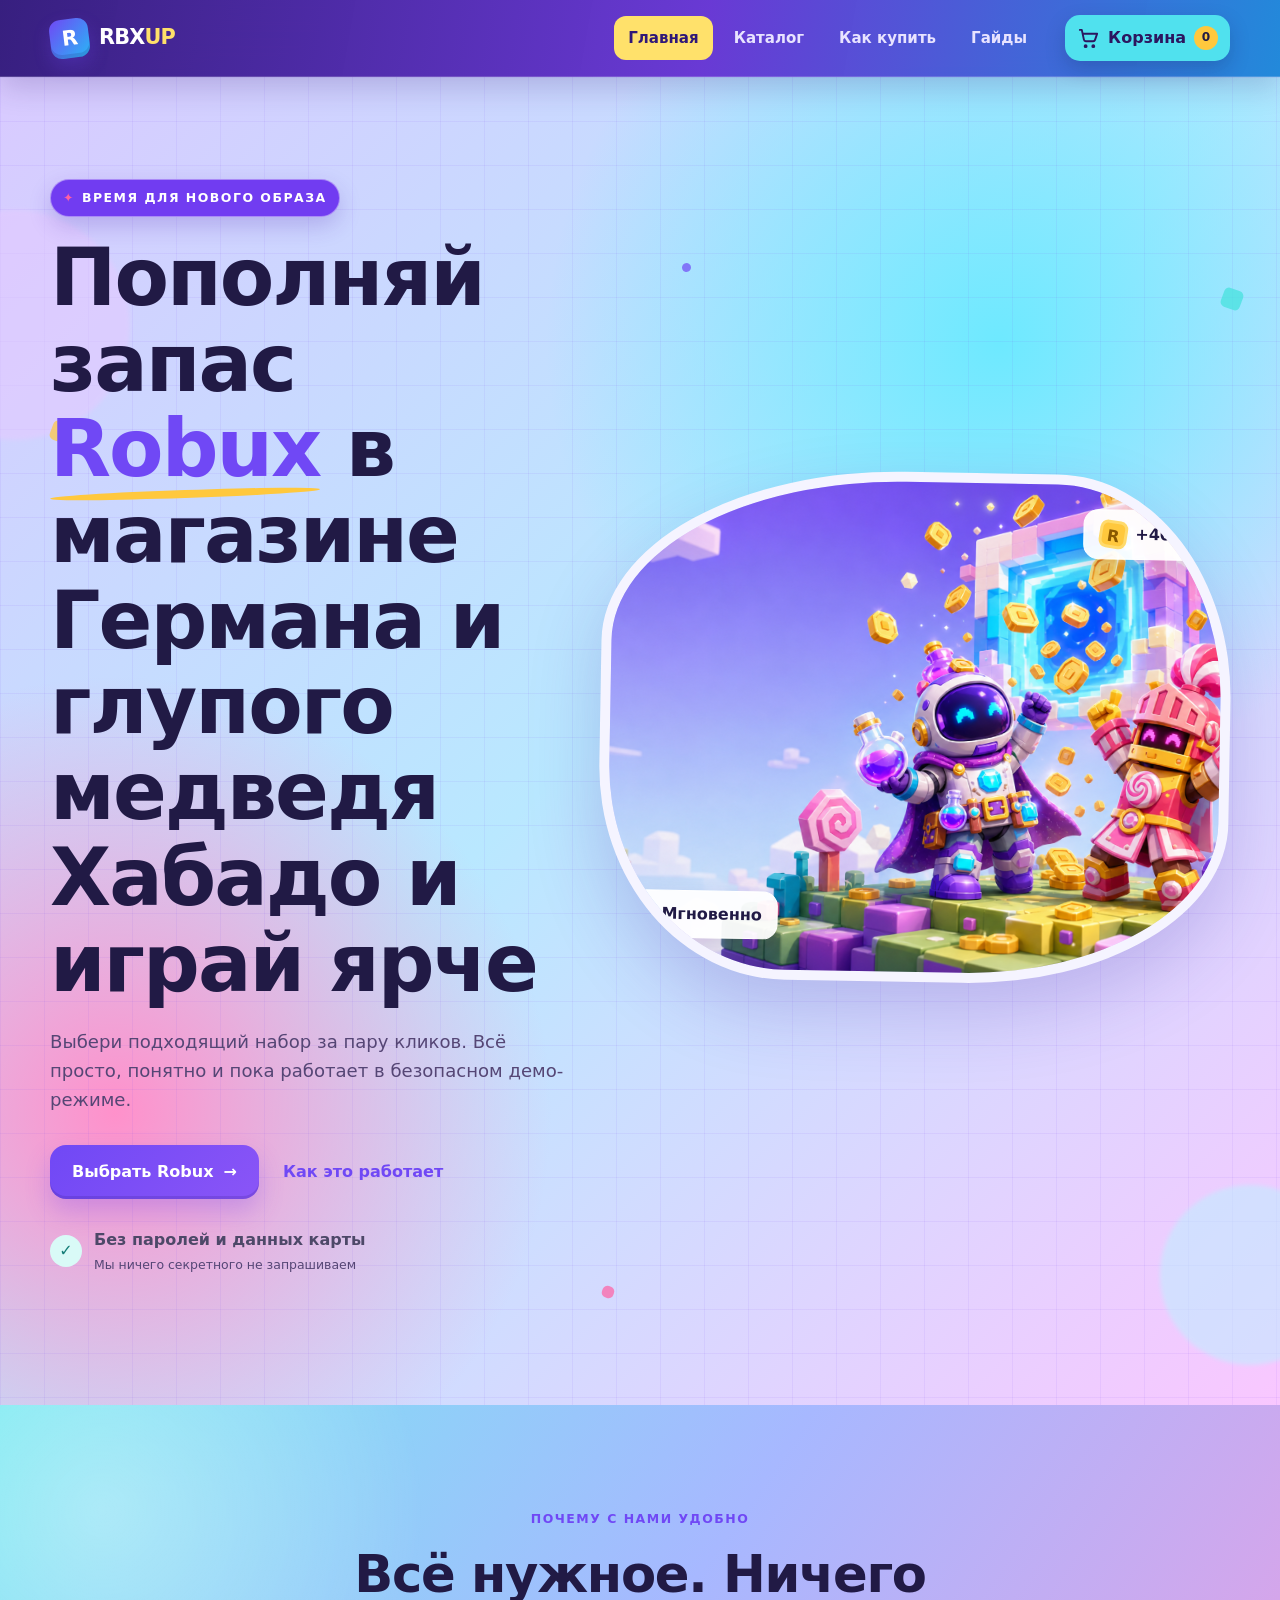
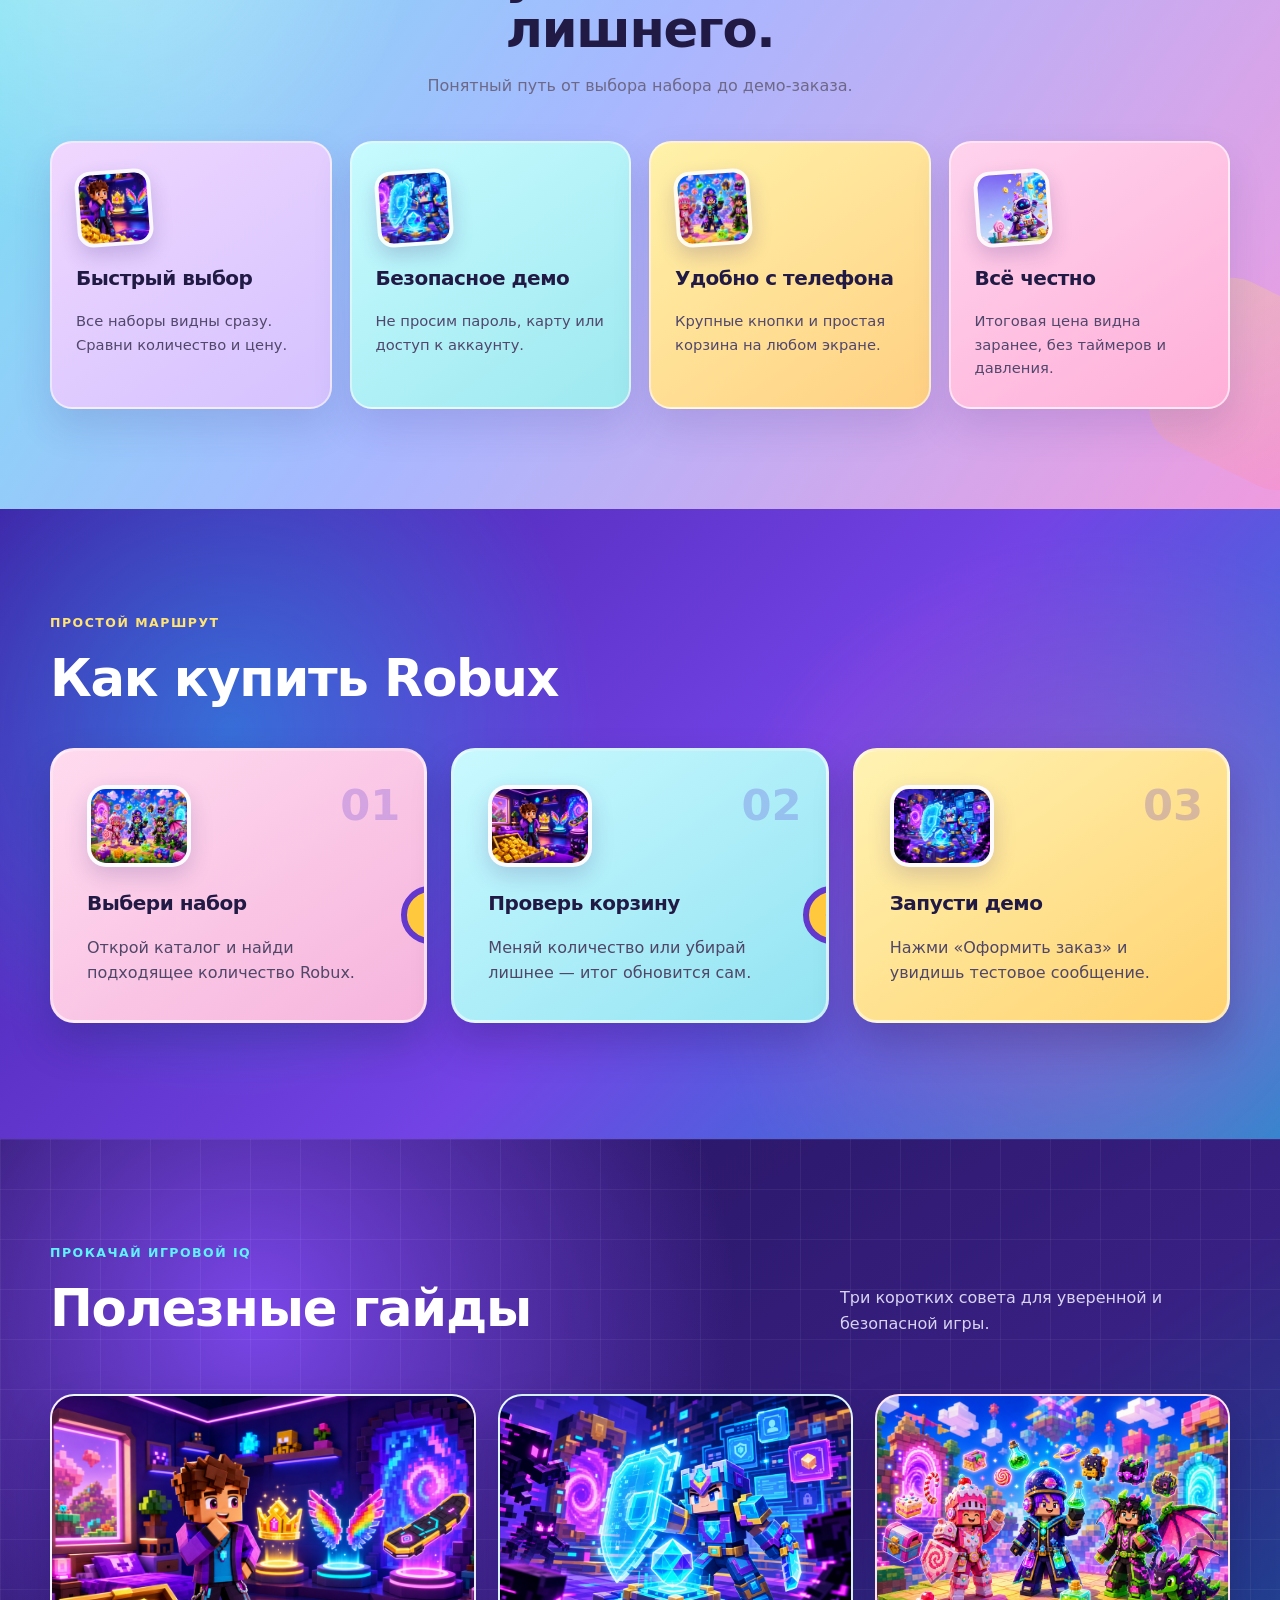
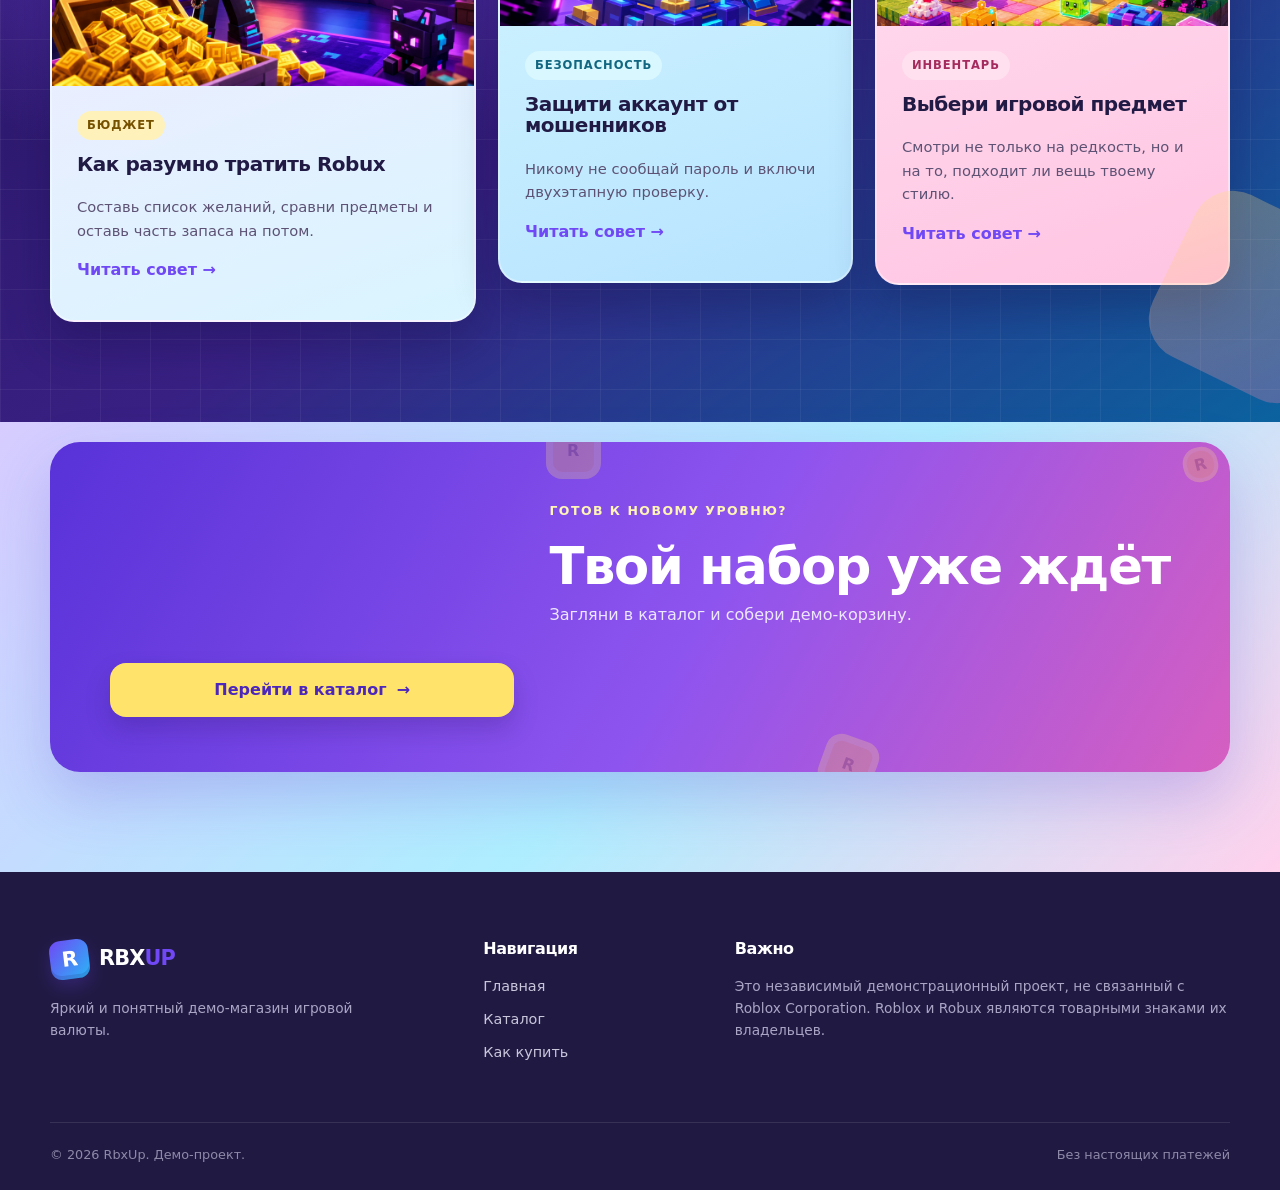
==== commit 5c4a1749: "Надпись про Германа" ====
--- a/index.html
+++ b/index.html
@@ -36,7 +36,7 @@
       <div class="container hero-grid">
         <div class="hero-copy">
           <span class="eyebrow"><span>✦</span> Время для нового образа</span>
-          <h1>Пополняй запас <span>Robux</span> и играй ярче</h1>
+          <h1>Пополняй запас <span>Robux</span> в магазине Германа и глупого медведя Хабадо и играй ярче</h1>
           <p>Выбери подходящий набор за пару кликов. Всё просто, понятно и пока работает в безопасном демо-режиме.</p>
           <div class="hero-actions"><a class="button button-primary" href="catalog.html">Выбрать Robux <span aria-hidden="true">→</span></a><a class="text-link" href="#how">Как это работает</a></div>
           <div class="hero-note"><span class="note-icon">✓</span><span><strong>Без паролей и данных карты</strong><small>Мы ничего секретного не запрашиваем</small></span></div>
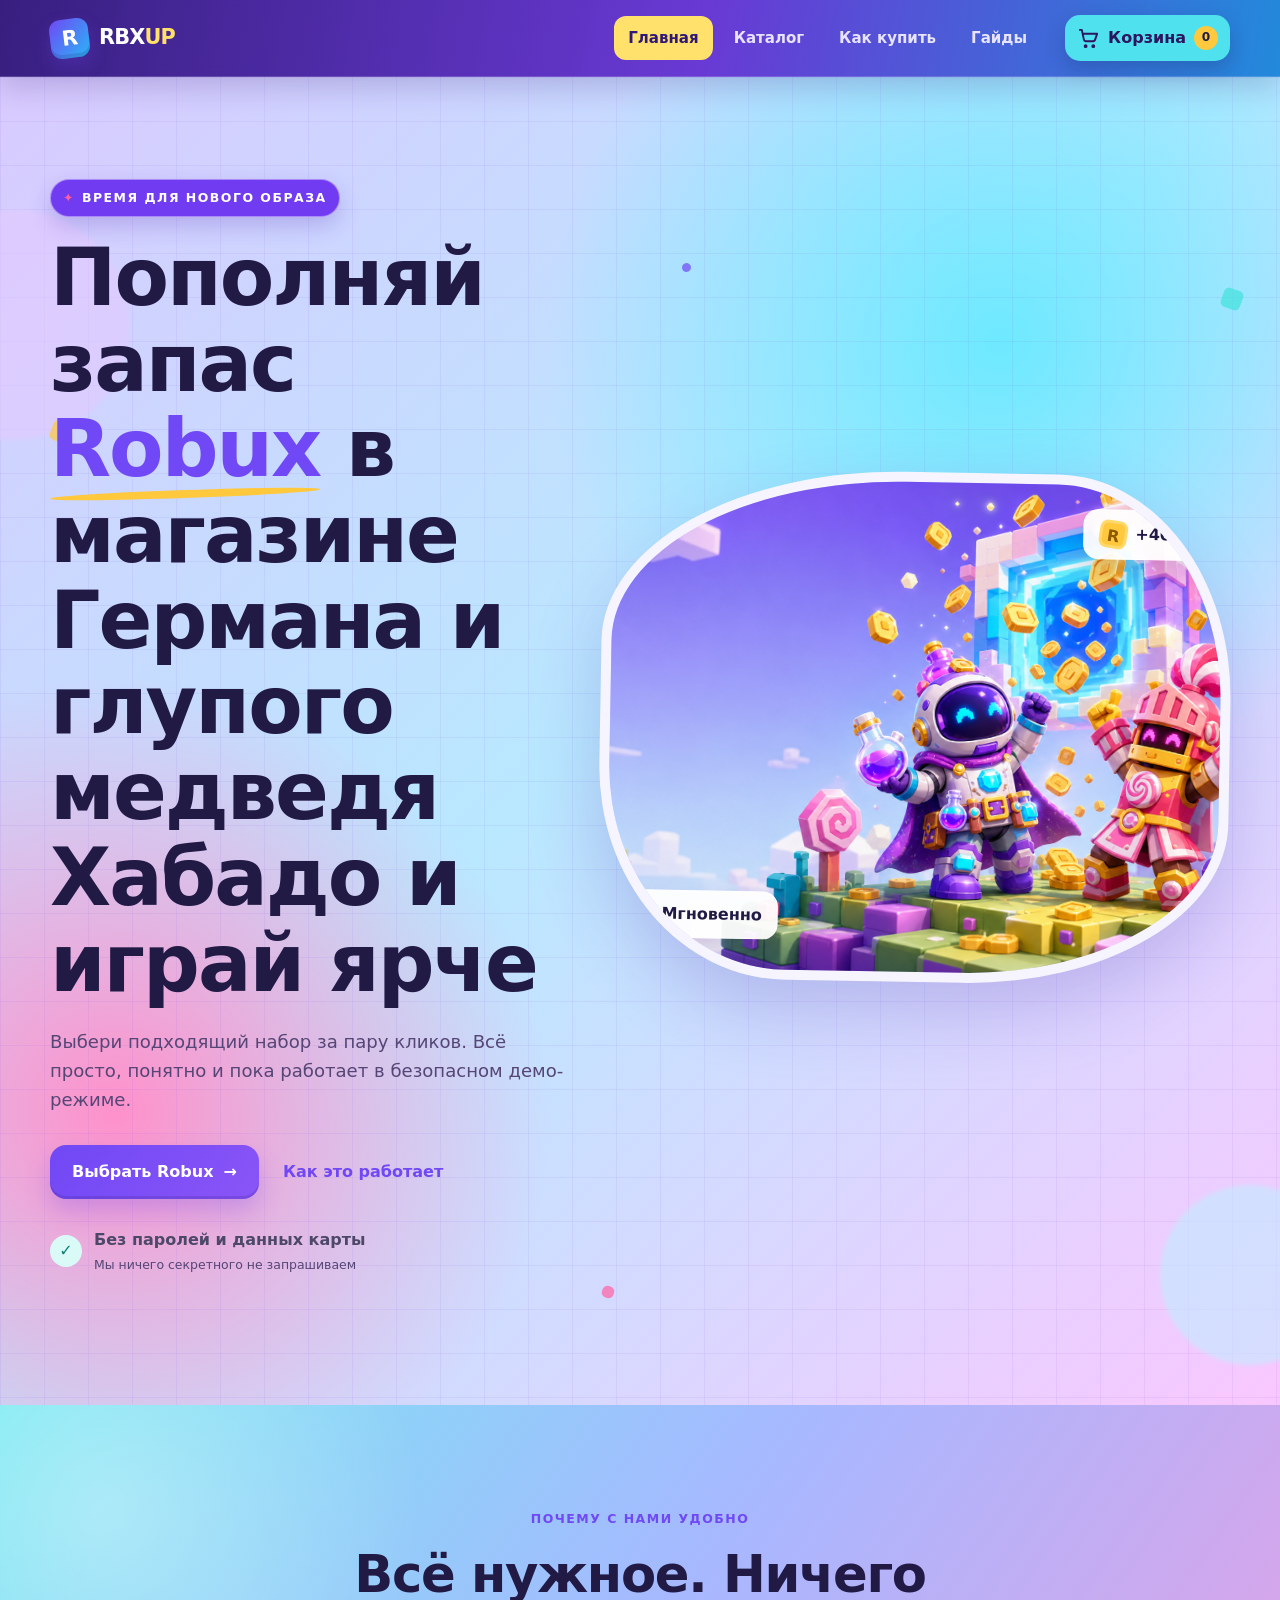
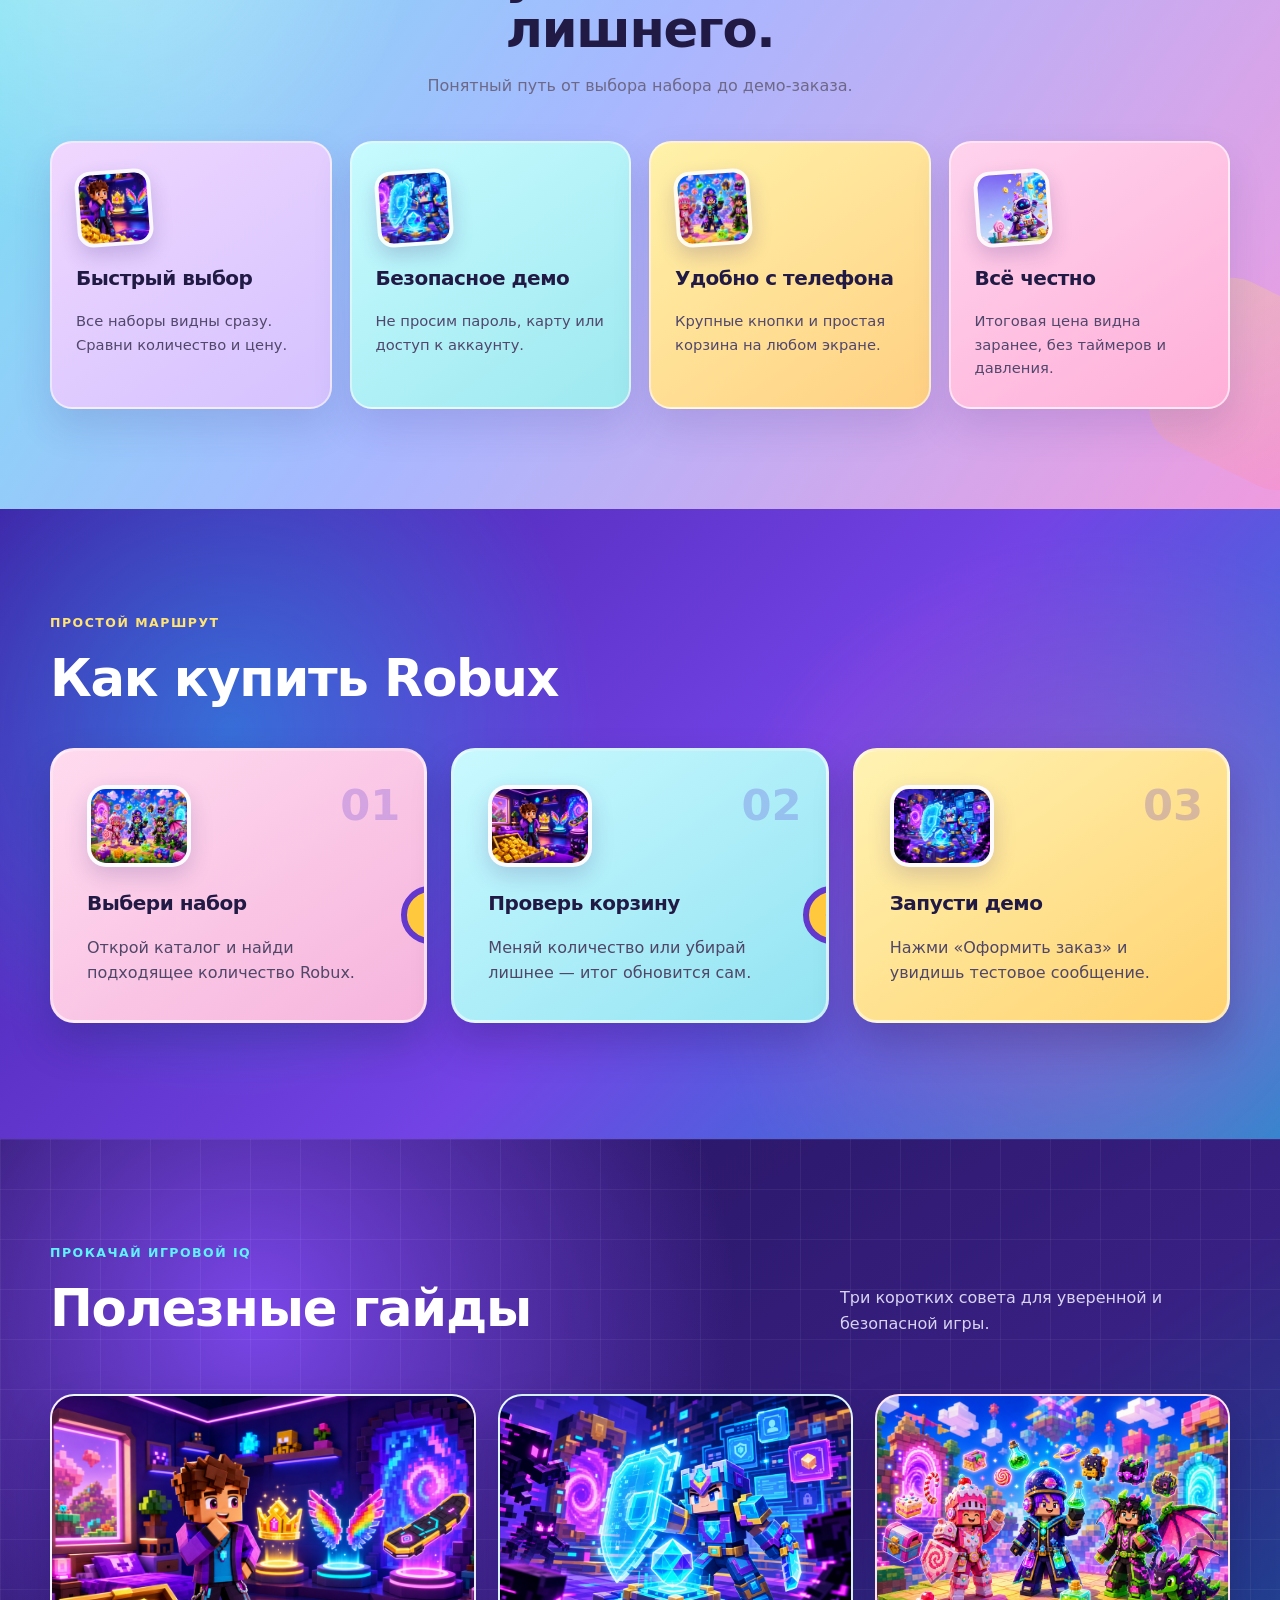
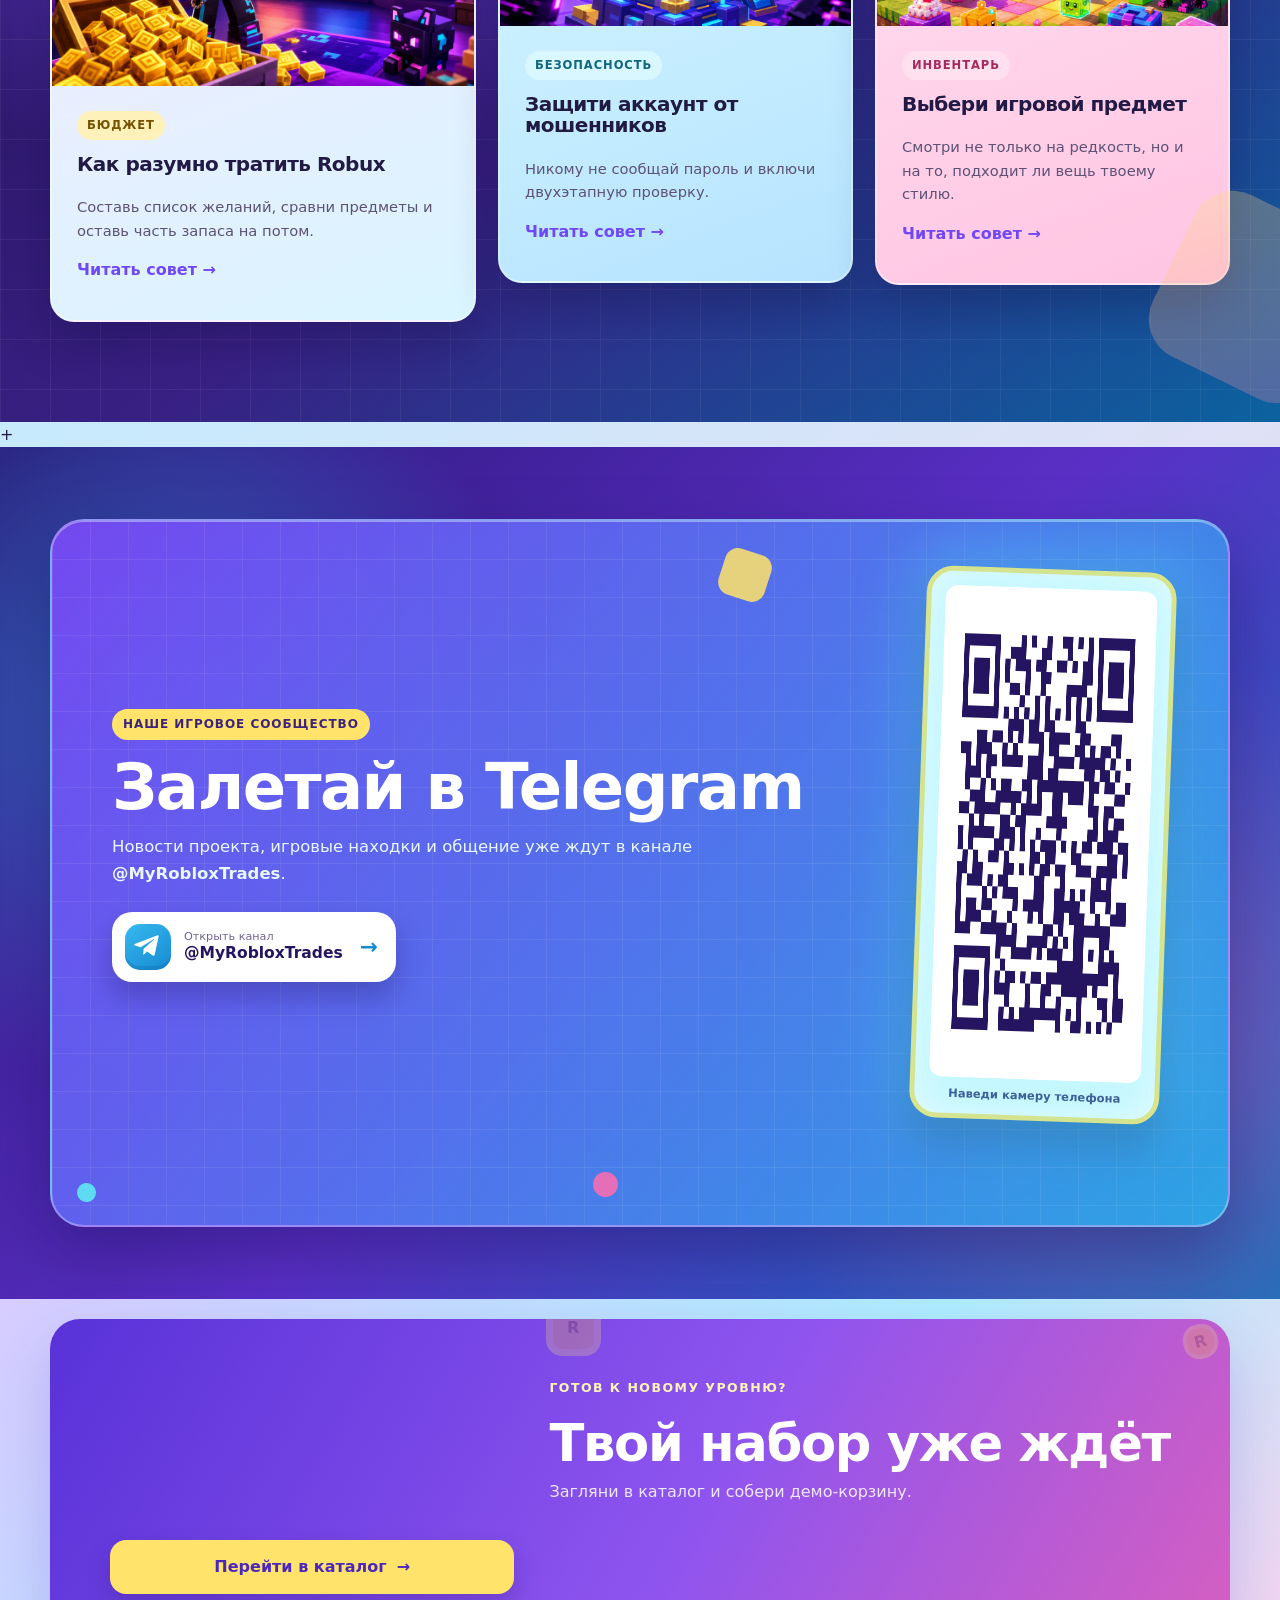
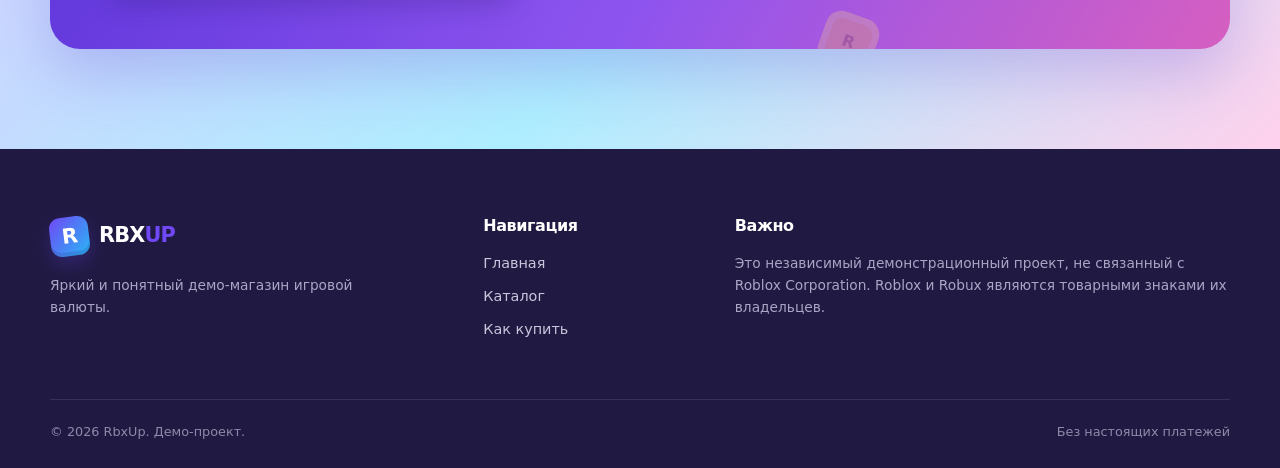
==== commit 92462274: "Add TG links" ====
--- a/index.html
+++ b/index.html
@@ -84,6 +84,29 @@
       </div>
     </section>
 
++    <section class="section telegram-section" aria-labelledby="telegram-title">
+      <div class="container">
+        <div class="telegram-panel reveal">
+          <div class="telegram-copy">
+            <span class="telegram-kicker">Наше игровое сообщество</span>
+            <h2 id="telegram-title">Залетай в Telegram</h2>
+            <p>Новости проекта, игровые находки и общение уже ждут в канале <strong>@MyRobloxTrades</strong>.</p>
+            <a class="telegram-button" href="https://t.me/MyRobloxTrades" target="_blank" rel="noopener noreferrer" aria-label="Открыть Telegram-канал MyRobloxTrades в новой вкладке">
+              <span class="telegram-icon" aria-hidden="true"><svg viewBox="0 0 48 48"><path d="M40.7 8.3 34.8 36c-.4 2-1.6 2.5-3.3 1.6l-9-6.6-4.3 4.2c-.5.5-.9.9-1.9.9l.7-9.2L33.7 12c.7-.6-.2-1-.9-.4L12.2 24.5l-8.9-2.8c-1.9-.6-2-1.9.4-2.8L38.4 5.5c1.6-.6 3 .4 2.3 2.8Z"/></svg></span>
+              <span><small>Открыть канал</small><strong>@MyRobloxTrades</strong></span>
+              <b aria-hidden="true">→</b>
+            </a>
+          </div>
+          <a class="telegram-qr" href="https://t.me/MyRobloxTrades" target="_blank" rel="noopener noreferrer" aria-label="Открыть Telegram-канал MyRobloxTrades по QR-коду">
+            <span class="qr-glow" aria-hidden="true"></span>
+            <img src="assets/telegram-qr.png" alt="QR-код Telegram-канала MyRobloxTrades" width="492" height="492">
+            <span>Наведи камеру телефона</span>
+          </a>
+          <div class="telegram-cubes" aria-hidden="true"><i></i><i></i><i></i></div>
+        </div>
+      </div>
+    </section>
+
     <section class="section cta-section">
       <div class="container"><div class="cta-panel reveal"><div class="cta-coins" aria-hidden="true"><span>R</span><span>R</span><span>R</span></div><div><span class="kicker light">Готов к новому уровню?</span><h2>Твой набор уже ждёт</h2><p>Загляни в каталог и собери демо-корзину.</p></div><a class="button button-light" href="catalog.html">Перейти в каталог <span aria-hidden="true">→</span></a></div></div>
     </section>
--- a/css/style.css
+++ b/css/style.css
@@ -195,6 +195,104 @@
 .guide-body p { color: #5d5274; }
 .cta-section { background: linear-gradient(135deg, #d7ccff, #aeeeff 55%, #ffd1ed); }
 .button-light { color: #4c27bc; background: #ffe36a; }
+.telegram-section {
+  position: relative;
+  padding-block: 72px;
+  background:
+    radial-gradient(circle at 12% 30%, rgba(43, 203, 255, .4), transparent 24rem),
+    radial-gradient(circle at 88% 70%, rgba(255, 93, 191, .38), transparent 25rem),
+    linear-gradient(135deg, #2b1677, #5a2fc6 52%, #126fb8);
+  overflow: hidden;
+}
+.telegram-panel {
+  position: relative;
+  display: grid;
+  grid-template-columns: 1fr 250px;
+  align-items: center;
+  gap: 55px;
+  min-height: 330px;
+  padding: 48px 60px;
+  color: #fff;
+  background: linear-gradient(125deg, rgba(120, 73, 245, .94), rgba(41, 170, 232, .9));
+  border: 2px solid rgba(255,255,255,.32);
+  border-radius: 34px;
+  box-shadow: 0 28px 65px rgba(18, 8, 70, .34), inset 0 1px rgba(255,255,255,.35);
+  overflow: hidden;
+}
+.telegram-panel::before {
+  content: "";
+  position: absolute;
+  inset: 0;
+  background: linear-gradient(90deg, rgba(255,255,255,.07) 1px, transparent 1px) 0 0/38px 38px,
+              linear-gradient(rgba(255,255,255,.07) 1px, transparent 1px) 0 0/38px 38px;
+  pointer-events: none;
+}
+.telegram-copy, .telegram-qr { position: relative; z-index: 2; }
+.telegram-kicker {
+  display: inline-flex;
+  margin-bottom: 13px;
+  padding: 6px 11px;
+  color: #3c247d;
+  background: #ffe36a;
+  border-radius: 20px;
+  font-size: .75rem;
+  font-weight: 900;
+  letter-spacing: .08em;
+  text-transform: uppercase;
+}
+.telegram-copy h2 { margin-bottom: 12px; font-size: clamp(2.3rem, 5vw, 4rem); }
+.telegram-copy > p { max-width: 590px; margin-bottom: 25px; color: #e9f7ff; font-size: 1.03rem; }
+.telegram-button {
+  display: inline-flex;
+  min-height: 66px;
+  align-items: center;
+  gap: 13px;
+  padding: 9px 15px 9px 10px;
+  color: #25145f;
+  background: #fff;
+  border: 3px solid rgba(255,255,255,.65);
+  border-radius: 20px;
+  box-shadow: 0 15px 28px rgba(18, 8, 70, .25);
+  transition: transform .22s, box-shadow .22s;
+}
+.telegram-button:hover { transform: translateY(-4px) rotate(-1deg); box-shadow: 0 20px 35px rgba(18, 8, 70, .34); }
+.telegram-icon {
+  display: grid;
+  width: 46px;
+  height: 46px;
+  flex: 0 0 auto;
+  place-items: center;
+  color: #fff;
+  background: linear-gradient(145deg, #37b8f0, #168bd1);
+  border-radius: 15px;
+  box-shadow: inset 0 -4px rgba(0,75,140,.18);
+}
+.telegram-icon svg { width: 30px; fill: currentColor; }
+.telegram-button small, .telegram-button strong { display: block; }
+.telegram-button small { color: #716590; font-size: .7rem; line-height: 1.15; }
+.telegram-button strong { font-size: .97rem; line-height: 1.3; }
+.telegram-button b { margin-left: 4px; color: #168bd1; font-size: 1.35rem; }
+.telegram-qr {
+  display: flex;
+  flex-direction: column;
+  align-items: center;
+  padding: 14px 14px 11px;
+  color: #332166;
+  background: #fff;
+  border: 5px solid #ffe36a;
+  border-radius: 27px;
+  box-shadow: 0 20px 40px rgba(20, 8, 72, .32);
+  transform: rotate(2deg);
+  transition: transform .25s;
+}
+.telegram-qr:hover { transform: rotate(0) scale(1.04); }
+.telegram-qr img { position: relative; z-index: 2; width: 100%; border-radius: 13px; }
+.telegram-qr > span:last-child { margin-top: 7px; font-size: .72rem; font-weight: 900; text-align: center; }
+.qr-glow { position: absolute; inset: -20px; background: #55e8ff; border-radius: 35px; filter: blur(28px); opacity: .35; }
+.telegram-cubes i { position: absolute; z-index: 1; display: block; width: 48px; height: 48px; background: #ffe36a; border-radius: 13px; transform: rotate(18deg); opacity: .85; }
+.telegram-cubes i:nth-child(1) { top: 30px; right: 39%; }
+.telegram-cubes i:nth-child(2) { left: 46%; bottom: 28px; width: 25px; height: 25px; background: #ff6caf; }
+.telegram-cubes i:nth-child(3) { left: 25px; bottom: 23px; width: 19px; height: 19px; background: #5ff1f4; }
 .catalog-hero {
   background:
     linear-gradient(90deg, rgba(105,66,235,.09) 1px, transparent 1px) 0 0/45px 45px,
@@ -233,6 +331,7 @@
 }
 @media (max-width: 760px){
   .container{width:min(100% - 28px,1180px)}.section{padding:72px 0}.header-inner{min-height:68px;gap:10px}.menu-toggle{display:block}.site-nav{position:absolute;top:calc(100% + 8px);left:14px;right:14px;display:none;padding:10px;background:linear-gradient(145deg,#4e28ad,#236db9);border:1px solid rgba(255,255,255,.25);border-radius:18px;box-shadow:var(--shadow)}.site-nav.is-open{display:block}.site-nav a{display:block;padding:13px 14px}.cart-button{min-width:46px;padding:9px}.hero{padding:32px 0 72px}.hero-copy{padding-top:10px}.hero h1{font-size:clamp(2.55rem,13vw,4rem)}.hero-actions{flex-direction:column;gap:14px}.hero-actions .button{width:100%}.hero-note{align-items:flex-start;text-align:left}.hero-visual{min-height:390px;border-width:7px;border-radius:28px}.float-chip{padding:8px 11px;font-size:.76rem}.chip-top{top:13px;right:12px}.chip-bottom{left:12px;bottom:15px}.heading-row{display:block}.benefit-grid,.steps,.guide-grid,.product-grid{grid-template-columns:1fr}.step-card:not(:last-child)::after{display:none}.guide-featured{grid-row:auto}.guide-art,.art-coins,.guide-featured .guide-art{height:230px}.cta-panel{grid-template-columns:1fr;padding:40px 26px;text-align:center}.cta-panel .button{width:100%}.footer-grid{grid-template-columns:1fr;gap:32px}.footer-grid>div:last-child{grid-column:auto}.footer-bottom{flex-direction:column}.catalog-hero{padding:58px 0}.catalog-toolbar{display:block}.catalog-toolbar p{margin-top:10px}.help-card{grid-template-columns:auto 1fr;padding:25px}.help-card .text-link{grid-column:1/-1}.cart-panel{width:100%}
+  .telegram-section{padding-block:55px}.telegram-panel{grid-template-columns:1fr;gap:32px;padding:36px 24px;text-align:center}.telegram-copy>p{margin-inline:auto}.telegram-button{width:100%;justify-content:flex-start;text-align:left}.telegram-button b{margin-left:auto}.telegram-qr{width:min(250px,100%);margin-inline:auto}.telegram-cubes i:nth-child(1){right:20px}
 }
 @media (max-width: 420px){
   body{font-size:15px}.logo{font-size:1.1rem}.logo-cube{width:35px;height:35px}.hero-visual{min-height:315px}.hero-visual img{object-position:58% center}.benefit-grid{gap:14px}.benefit-card,.step-card{padding:24px}.product-art{height:180px}.product-info{padding:20px}.product-buy{align-items:flex-end}.add-button span{font-size:0}.add-button span::after{content:'Добавить';font-size:.78rem}.cart-content{padding-inline:16px}.cart-footer{padding-inline:16px}
